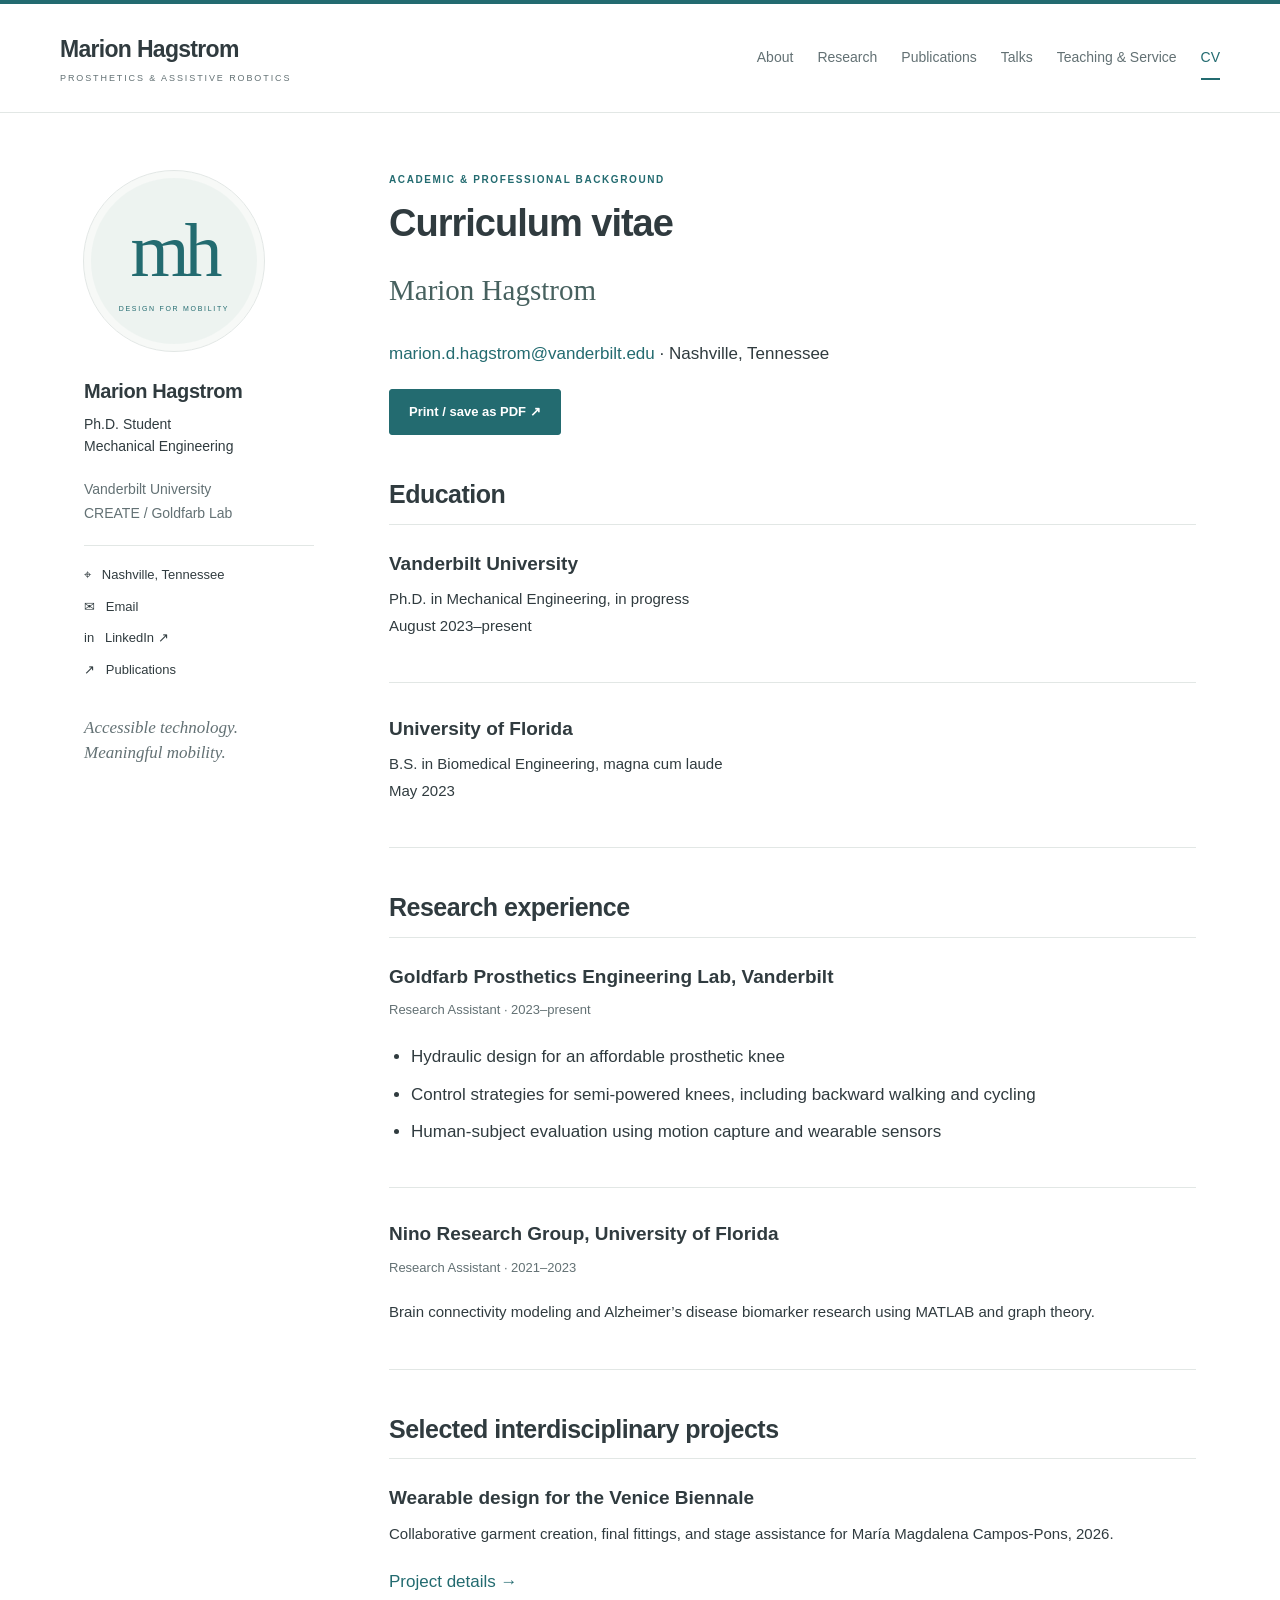
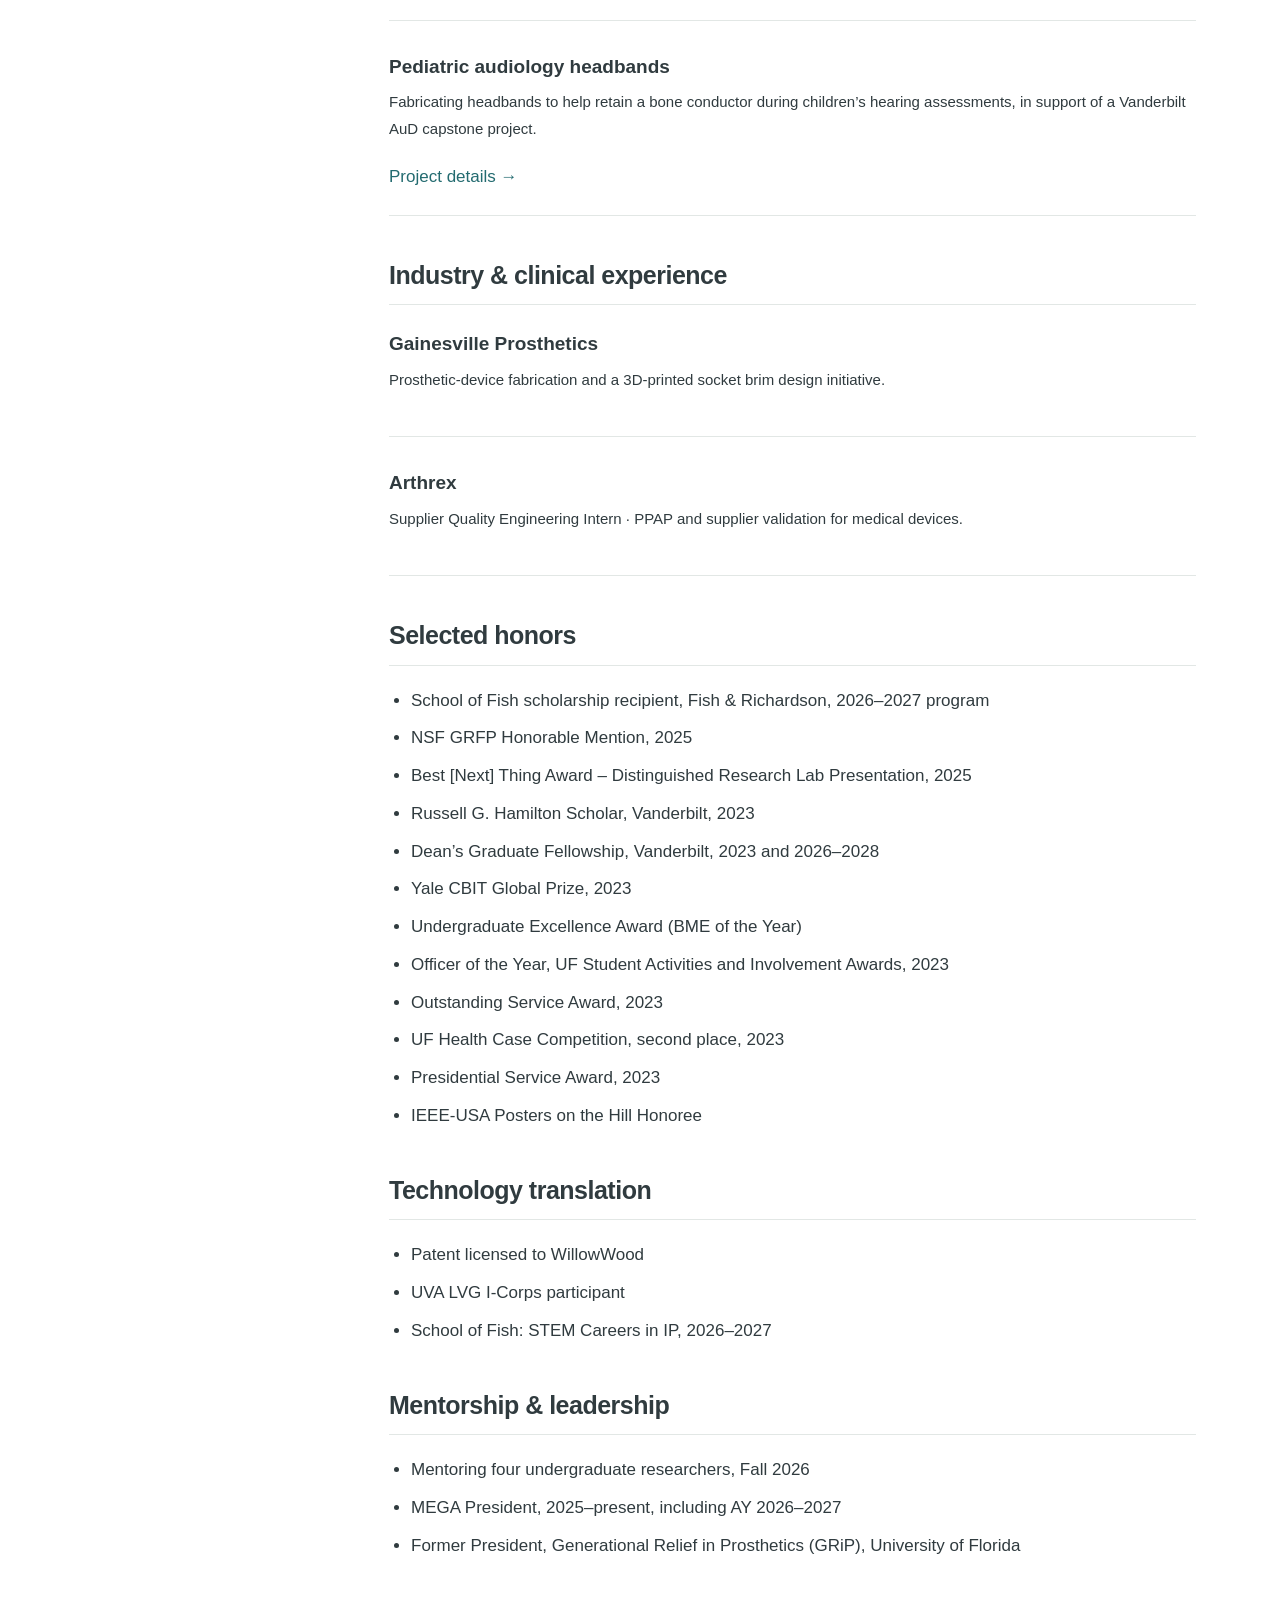
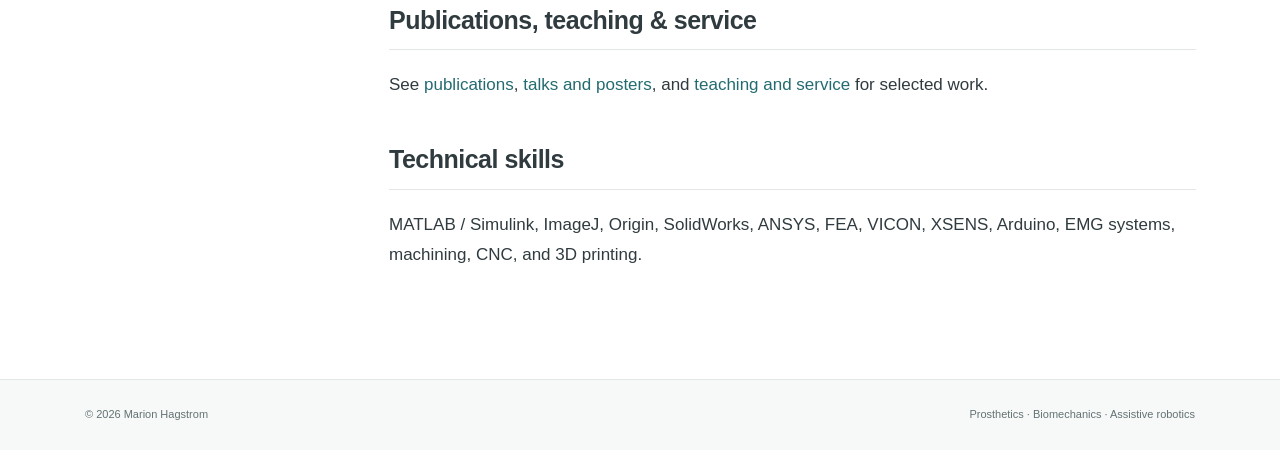
==== cv.html @ bab2bed3 "Add Marion Hagstrom research portfolio website" ====
<!doctype html><html lang="en"><head><meta charset="utf-8"><meta name="viewport" content="width=device-width,initial-scale=1"><title>CV | Marion Hagstrom</title><meta name="description" content="Marion Hagstrom is a Vanderbilt Mechanical Engineering Ph.D. student developing accessible prosthetics and control systems for human mobility."><link rel="stylesheet" href="style.css"></head><body><a class="skip" href="#main">Skip to content</a><header><div class="header-inner"><a class="brand" href="index.html">Marion Hagstrom<span>PROSTHETICS & ASSISTIVE ROBOTICS</span></a><nav aria-label="Main navigation"><a href="index.html" >About</a><a href="research.html" >Research</a><a href="publications.html" >Publications</a><a href="talks.html" >Talks</a><a href="teaching.html" >Teaching & Service</a><a href="cv.html" aria-current="page">CV</a></nav></div></header><div class="layout"><aside><div class="monogram" aria-label="Marion Hagstrom monogram">mh<span>DESIGN FOR MOBILITY</span></div><h2>Marion Hagstrom</h2><p class="role">Ph.D. Student<br>Mechanical Engineering</p><p class="affiliation">Vanderbilt University<br>CREATE / Goldfarb Lab</p><div class="profile-links"><span>⌖ &nbsp; Nashville, Tennessee</span><a href="mailto:marion.d.hagstrom@vanderbilt.edu">✉ &nbsp; Email</a><a href="https://www.linkedin.com/in/marionhagstrom/" target="_blank" rel="noopener">in &nbsp; LinkedIn ↗</a><a href="publications.html">↗ &nbsp; Publications</a></div><div class="sidebar-note">Accessible technology.<br>Meaningful mobility.</div></aside><main id="main"><div class="eyebrow">ACADEMIC & PROFESSIONAL BACKGROUND</div><h1>Curriculum vitae</h1><p class="lead">Marion Hagstrom</p><p><a href="mailto:marion.d.hagstrom@vanderbilt.edu">marion.d.hagstrom@vanderbilt.edu</a> · Nashville, Tennessee</p><button class="button print" onclick="window.print()">Print / save as PDF ↗</button><h2>Education</h2><article><h3>Vanderbilt University</h3><p>Ph.D. in Mechanical Engineering, in progress<br>August 2023–present</p></article><article><h3>University of Florida</h3><p>B.S. in Biomedical Engineering, magna cum laude<br>May 2023</p></article><h2>Research experience</h2><article><h3>Goldfarb Prosthetics Engineering Lab, Vanderbilt</h3><p class="meta">Research Assistant · 2023–present</p><ul><li>Hydraulic design for an affordable prosthetic knee</li><li>Control strategies for semi-powered knees, including backward walking and cycling</li><li>Human-subject evaluation using motion capture and wearable sensors</li></ul></article><article><h3>Nino Research Group, University of Florida</h3><p class="meta">Research Assistant · 2021–2023</p><p>Brain connectivity modeling and Alzheimer’s disease biomarker research using MATLAB and graph theory.</p></article><h2>Selected interdisciplinary projects</h2><article><h3>Wearable design for the Venice Biennale</h3><p>Collaborative garment creation, final fittings, and stage assistance for María Magdalena Campos-Pons, 2026.</p><a href="research.html#venice">Project details →</a></article><article><h3>Pediatric audiology headbands</h3><p>Fabricating headbands to help retain a bone conductor during children’s hearing assessments, in support of a Vanderbilt AuD capstone project.</p><a href="research.html#audiology">Project details →</a></article><h2>Industry & clinical experience</h2><article><h3>Gainesville Prosthetics</h3><p>Prosthetic-device fabrication and a 3D-printed socket brim design initiative.</p></article><article><h3>Arthrex</h3><p>Supplier Quality Engineering Intern · PPAP and supplier validation for medical devices.</p></article><h2>Selected honors</h2><ul><li>School of Fish scholarship recipient, Fish &amp; Richardson, 2026–2027 program</li><li>NSF GRFP Honorable Mention, 2025</li><li>Best [Next] Thing Award – Distinguished Research Lab Presentation, 2025</li><li>Russell G. Hamilton Scholar, Vanderbilt, 2023</li><li>Dean’s Graduate Fellowship, Vanderbilt, 2023 and 2026–2028</li><li>Yale CBIT Global Prize, 2023</li><li>Undergraduate Excellence Award (BME of the Year)</li><li>Officer of the Year, UF Student Activities and Involvement Awards, 2023</li><li>Outstanding Service Award, 2023</li><li>UF Health Case Competition, second place, 2023</li><li>Presidential Service Award, 2023</li><li>IEEE-USA Posters on the Hill Honoree</li></ul><h2>Technology translation</h2><ul><li>Patent licensed to WillowWood</li><li>UVA LVG I-Corps participant</li><li>School of Fish: STEM Careers in IP, 2026–2027</li></ul><h2>Mentorship & leadership</h2><ul><li>Mentoring four undergraduate researchers, Fall 2026</li><li>MEGA President, 2025–present, including AY 2026–2027</li><li>Former President, Generational Relief in Prosthetics (GRiP), University of Florida</li></ul><h2>Publications, teaching & service</h2><p>See <a href="publications.html">publications</a>, <a href="talks.html">talks and posters</a>, and <a href="teaching.html">teaching and service</a> for selected work.</p><h2>Technical skills</h2><p>MATLAB / Simulink, ImageJ, Origin, SolidWorks, ANSYS, FEA, VICON, XSENS, Arduino, EMG systems, machining, CNC, and 3D printing.</p></main></div><footer><div>© 2026 Marion Hagstrom <span>Prosthetics · Biomechanics · Assistive robotics</span></div></footer></body></html>
---- style.css ----
:root{--ink:#303b3f;--muted:#637174;--accent:#236b70;--line:#e2e7e5;--pale:#edf3f0}*{box-sizing:border-box}body{margin:0;background:#fff;color:var(--ink);font-family:Arial,Helvetica,sans-serif;font-size:17px;line-height:1.75}a{color:var(--accent);text-decoration:none}a:hover{text-decoration:underline}a:focus-visible,button:focus-visible{outline:3px solid #bb8d4c;outline-offset:5px}.skip{position:absolute;top:-90px;left:20px;background:white;padding:10px}.skip:focus{top:5px;z-index:9}header{border-top:4px solid var(--accent);border-bottom:1px solid var(--line)}.header-inner{max-width:1240px;margin:auto;padding:25px 40px;display:flex;align-items:center;justify-content:space-between;gap:35px}.brand{font-size:23px;font-weight:700;letter-spacing:-.7px;color:var(--ink);white-space:nowrap}.brand span{display:block;font-size:9px;letter-spacing:1.9px;font-weight:500;color:var(--muted);margin-top:2px}nav{display:flex;gap:24px;flex-wrap:wrap}nav a{color:var(--muted);font-size:14px;white-space:nowrap;padding:9px 0}nav a[aria-current]{color:var(--accent);border-bottom:2px solid var(--accent)}.layout{max-width:1160px;margin:58px auto 90px;display:grid;grid-template-columns:230px minmax(0,1fr);gap:75px;padding:0 24px}aside{font-size:14px}.monogram{width:180px;height:180px;border-radius:50%;background:var(--pale);border:7px solid #f7f9f7;outline:1px solid var(--line);display:flex;flex-direction:column;justify-content:center;align-items:center;font-family:Georgia,serif;font-size:76px;color:var(--accent);line-height:1.1;letter-spacing:-5px}.monogram span{font-family:Arial,sans-serif;font-size:7px;letter-spacing:1.7px;margin-top:13px}aside h2{font-size:20px;border:0;margin:27px 0 8px;padding:0;letter-spacing:-.4px}aside p{margin:0 0 19px}.role{line-height:1.6}.affiliation{color:var(--muted)}.profile-links{border-top:1px solid var(--line);padding-top:18px;display:grid;gap:9px;font-size:13px}.profile-links a{color:var(--ink)}.sidebar-note{font-family:Georgia,serif;font-style:italic;font-size:17px;line-height:1.5;margin-top:33px;color:var(--muted)}.eyebrow{font-size:10px;letter-spacing:1.6px;color:var(--accent);font-weight:700;margin:0 0 12px}h1{font-size:38px;line-height:1.2;letter-spacing:-1px;margin:0 0 25px}h2{font-size:25px;line-height:1.35;margin:43px 0 20px;padding-bottom:12px;border-bottom:1px solid var(--line);letter-spacing:-.5px}h3{font-size:19px;line-height:1.5;margin:0 0 8px}p{margin:0 0 20px}.lead{font-family:Georgia,serif;font-size:29px;line-height:1.35;color:#47615f;margin-bottom:29px}ul{padding-left:22px}li{margin-bottom:8px}.interests{display:grid;grid-template-columns:1fr 1fr;gap:3px 20px;font-size:15px}.feature{display:flex;gap:23px;margin:24px 0;padding-bottom:18px;border-bottom:1px solid var(--line)}.num{color:#6e8b80;font-family:Georgia,serif;font-size:29px}.feature p{font-size:15px;margin:0}.news{display:grid;grid-template-columns:120px 1fr;gap:18px 23px;font-size:15px}.news time{font-size:12px;color:var(--muted);padding-top:3px}.news p{margin:0}.button{display:inline-block;border:1px solid var(--accent);border-radius:3px;background:var(--accent);color:white;font:600 13px Arial,sans-serif;padding:13px 19px;cursor:pointer;line-height:1.4}.button:hover{background:#174e52;text-decoration:none}.button span{margin-left:22px}.secondary{background:white;color:var(--accent)}.secondary:hover{color:white}.actions{display:flex;gap:10px;flex-wrap:wrap}.tag{font-size:10px;letter-spacing:1.2px;color:var(--accent);font-weight:bold;display:block;margin-bottom:12px}.meta{font-size:13px;color:var(--muted)}article{margin:25px 0 32px;padding-bottom:23px;border-bottom:1px solid var(--line)}article p{font-size:15px}section{scroll-margin-top:20px}.textlink{font-size:14px;font-weight:bold}footer{border-top:1px solid var(--line);background:#f7f9f8;font-size:11px;color:var(--muted);padding:25px 35px}footer>div{max-width:1110px;margin:auto}footer span{float:right}@media(max-width:950px){.header-inner{align-items:flex-start;flex-direction:column;gap:12px;padding:20px 25px}nav{gap:21px}.layout{gap:36px;grid-template-columns:190px 1fr}.monogram{width:155px;height:155px}}@media(max-width:650px){body{font-size:16px}.header-inner{padding:18px 20px}nav{gap:9px 20px}nav a{font-size:13px;padding:3px 0}.layout{display:block;margin:29px auto 55px;padding:0 22px}aside{border-bottom:1px solid var(--line);padding-bottom:24px;margin-bottom:32px;min-height:140px}.monogram{float:left;width:95px;height:95px;font-size:44px;margin-right:22px;letter-spacing:-3px}.monogram span{display:none}aside h2{margin:0 0 4px;font-size:19px}aside .role{font-size:12px;margin-bottom:8px}.affiliation{font-size:12px}.profile-links{clear:both;display:flex;flex-wrap:wrap;gap:10px 20px;border:0;padding-top:7px;font-size:12px}.profile-links>span,.sidebar-note{display:none}h1{font-size:32px}.lead{font-size:25px}h2{font-size:23px}.interests{display:block}.news{grid-template-columns:93px 1fr;gap:18px 12px}footer span{display:block;float:none;margin-top:5px}}@media print{header,aside,footer,.print,.skip{display:none}.layout{display:block;margin:0;padding:0}body{font-size:11pt}h1{font-size:26pt}h2{font-size:16pt;margin-top:20px}.lead{font-size:18pt}article{break-inside:avoid}a{color:inherit}}
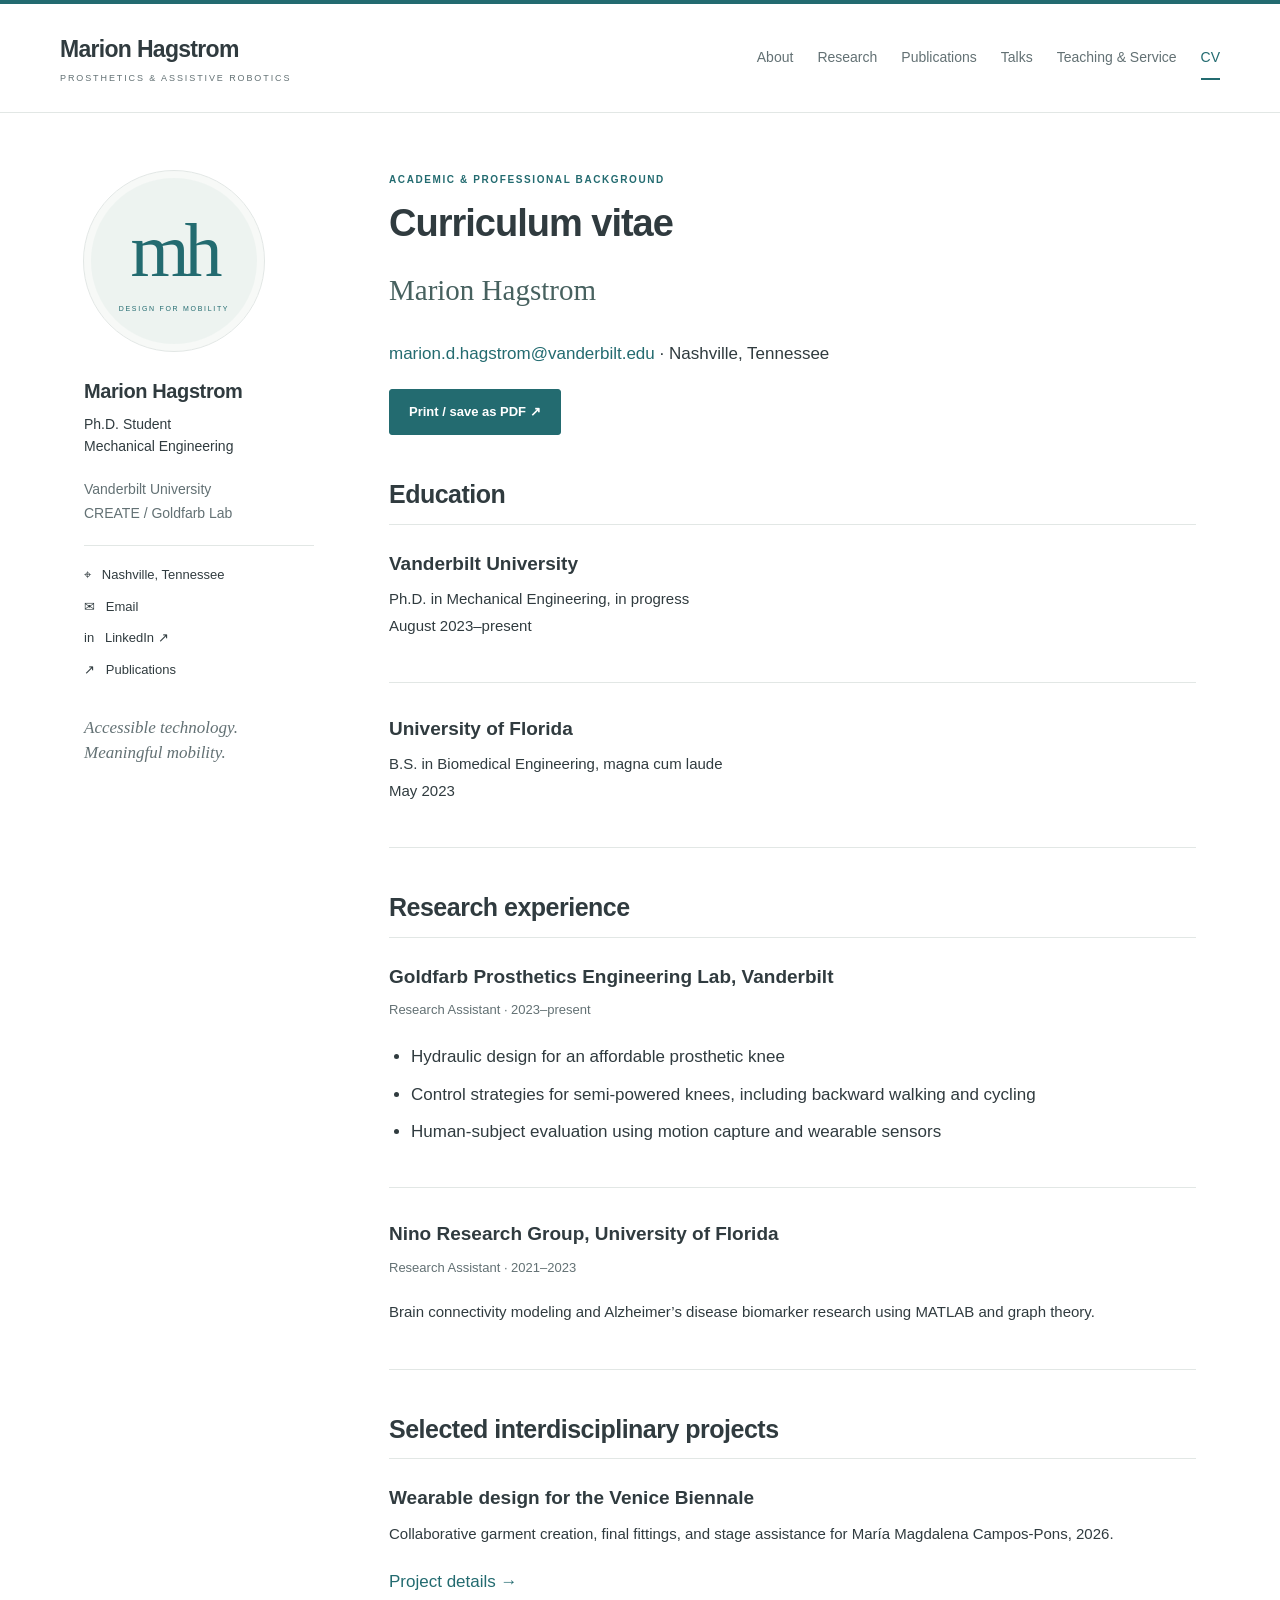
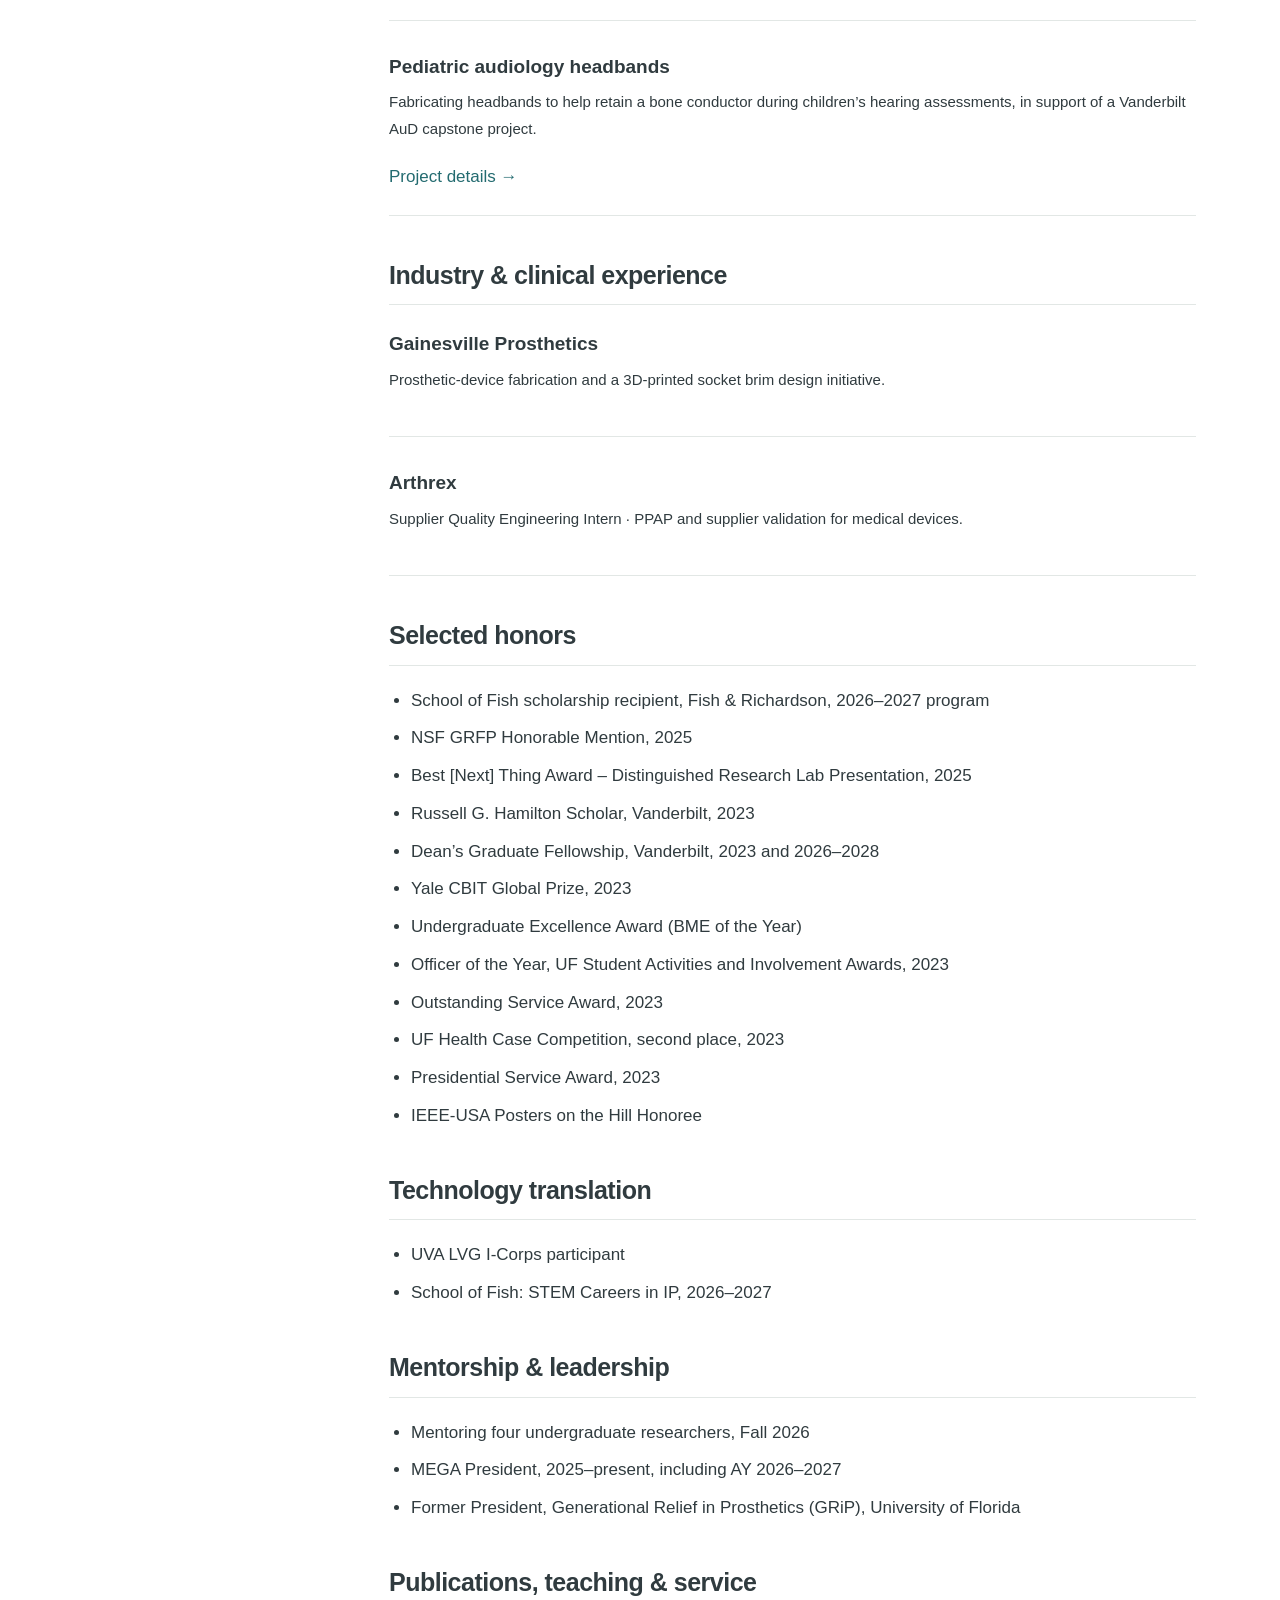
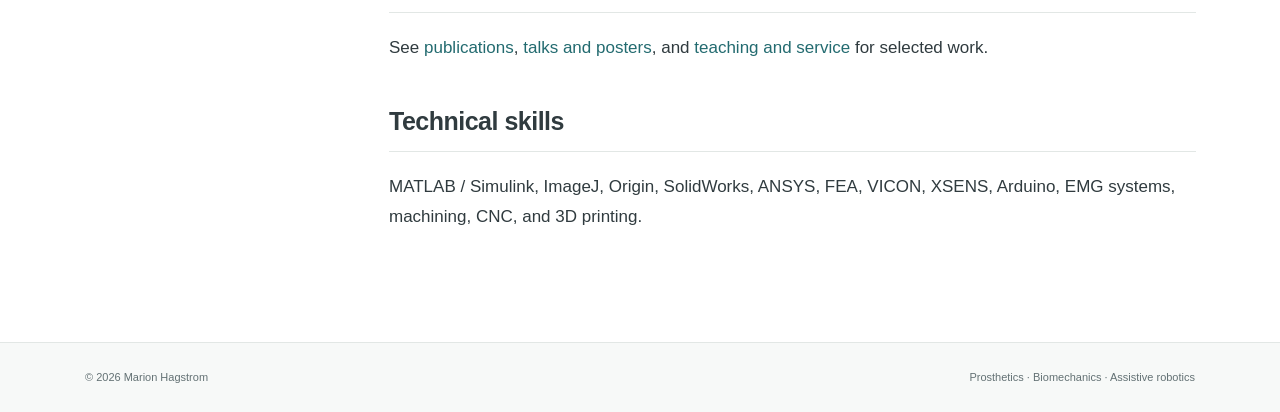
==== commit 4d21da01: "Remove licensing references from portfolio" ====
--- a/cv.html
+++ b/cv.html
@@ -1 +1 @@
-<!doctype html><html lang="en"><head><meta charset="utf-8"><meta name="viewport" content="width=device-width,initial-scale=1"><title>CV | Marion Hagstrom</title><meta name="description" content="Marion Hagstrom is a Vanderbilt Mechanical Engineering Ph.D. student developing accessible prosthetics and control systems for human mobility."><link rel="stylesheet" href="style.css"></head><body><a class="skip" href="#main">Skip to content</a><header><div class="header-inner"><a class="brand" href="index.html">Marion Hagstrom<span>PROSTHETICS & ASSISTIVE ROBOTICS</span></a><nav aria-label="Main navigation"><a href="index.html" >About</a><a href="research.html" >Research</a><a href="publications.html" >Publications</a><a href="talks.html" >Talks</a><a href="teaching.html" >Teaching & Service</a><a href="cv.html" aria-current="page">CV</a></nav></div></header><div class="layout"><aside><div class="monogram" aria-label="Marion Hagstrom monogram">mh<span>DESIGN FOR MOBILITY</span></div><h2>Marion Hagstrom</h2><p class="role">Ph.D. Student<br>Mechanical Engineering</p><p class="affiliation">Vanderbilt University<br>CREATE / Goldfarb Lab</p><div class="profile-links"><span>⌖ &nbsp; Nashville, Tennessee</span><a href="mailto:marion.d.hagstrom@vanderbilt.edu">✉ &nbsp; Email</a><a href="https://www.linkedin.com/in/marionhagstrom/" target="_blank" rel="noopener">in &nbsp; LinkedIn ↗</a><a href="publications.html">↗ &nbsp; Publications</a></div><div class="sidebar-note">Accessible technology.<br>Meaningful mobility.</div></aside><main id="main"><div class="eyebrow">ACADEMIC & PROFESSIONAL BACKGROUND</div><h1>Curriculum vitae</h1><p class="lead">Marion Hagstrom</p><p><a href="mailto:marion.d.hagstrom@vanderbilt.edu">marion.d.hagstrom@vanderbilt.edu</a> · Nashville, Tennessee</p><button class="button print" onclick="window.print()">Print / save as PDF ↗</button><h2>Education</h2><article><h3>Vanderbilt University</h3><p>Ph.D. in Mechanical Engineering, in progress<br>August 2023–present</p></article><article><h3>University of Florida</h3><p>B.S. in Biomedical Engineering, magna cum laude<br>May 2023</p></article><h2>Research experience</h2><article><h3>Goldfarb Prosthetics Engineering Lab, Vanderbilt</h3><p class="meta">Research Assistant · 2023–present</p><ul><li>Hydraulic design for an affordable prosthetic knee</li><li>Control strategies for semi-powered knees, including backward walking and cycling</li><li>Human-subject evaluation using motion capture and wearable sensors</li></ul></article><article><h3>Nino Research Group, University of Florida</h3><p class="meta">Research Assistant · 2021–2023</p><p>Brain connectivity modeling and Alzheimer’s disease biomarker research using MATLAB and graph theory.</p></article><h2>Selected interdisciplinary projects</h2><article><h3>Wearable design for the Venice Biennale</h3><p>Collaborative garment creation, final fittings, and stage assistance for María Magdalena Campos-Pons, 2026.</p><a href="research.html#venice">Project details →</a></article><article><h3>Pediatric audiology headbands</h3><p>Fabricating headbands to help retain a bone conductor during children’s hearing assessments, in support of a Vanderbilt AuD capstone project.</p><a href="research.html#audiology">Project details →</a></article><h2>Industry & clinical experience</h2><article><h3>Gainesville Prosthetics</h3><p>Prosthetic-device fabrication and a 3D-printed socket brim design initiative.</p></article><article><h3>Arthrex</h3><p>Supplier Quality Engineering Intern · PPAP and supplier validation for medical devices.</p></article><h2>Selected honors</h2><ul><li>School of Fish scholarship recipient, Fish &amp; Richardson, 2026–2027 program</li><li>NSF GRFP Honorable Mention, 2025</li><li>Best [Next] Thing Award – Distinguished Research Lab Presentation, 2025</li><li>Russell G. Hamilton Scholar, Vanderbilt, 2023</li><li>Dean’s Graduate Fellowship, Vanderbilt, 2023 and 2026–2028</li><li>Yale CBIT Global Prize, 2023</li><li>Undergraduate Excellence Award (BME of the Year)</li><li>Officer of the Year, UF Student Activities and Involvement Awards, 2023</li><li>Outstanding Service Award, 2023</li><li>UF Health Case Competition, second place, 2023</li><li>Presidential Service Award, 2023</li><li>IEEE-USA Posters on the Hill Honoree</li></ul><h2>Technology translation</h2><ul><li>Patent licensed to WillowWood</li><li>UVA LVG I-Corps participant</li><li>School of Fish: STEM Careers in IP, 2026–2027</li></ul><h2>Mentorship & leadership</h2><ul><li>Mentoring four undergraduate researchers, Fall 2026</li><li>MEGA President, 2025–present, including AY 2026–2027</li><li>Former President, Generational Relief in Prosthetics (GRiP), University of Florida</li></ul><h2>Publications, teaching & service</h2><p>See <a href="publications.html">publications</a>, <a href="talks.html">talks and posters</a>, and <a href="teaching.html">teaching and service</a> for selected work.</p><h2>Technical skills</h2><p>MATLAB / Simulink, ImageJ, Origin, SolidWorks, ANSYS, FEA, VICON, XSENS, Arduino, EMG systems, machining, CNC, and 3D printing.</p></main></div><footer><div>© 2026 Marion Hagstrom <span>Prosthetics · Biomechanics · Assistive robotics</span></div></footer></body></html>+<!doctype html><html lang="en"><head><meta charset="utf-8"><meta name="viewport" content="width=device-width,initial-scale=1"><title>CV | Marion Hagstrom</title><meta name="description" content="Marion Hagstrom is a Vanderbilt Mechanical Engineering Ph.D. student developing accessible prosthetics and control systems for human mobility."><link rel="stylesheet" href="style.css"></head><body><a class="skip" href="#main">Skip to content</a><header><div class="header-inner"><a class="brand" href="index.html">Marion Hagstrom<span>PROSTHETICS & ASSISTIVE ROBOTICS</span></a><nav aria-label="Main navigation"><a href="index.html" >About</a><a href="research.html" >Research</a><a href="publications.html" >Publications</a><a href="talks.html" >Talks</a><a href="teaching.html" >Teaching & Service</a><a href="cv.html" aria-current="page">CV</a></nav></div></header><div class="layout"><aside><div class="monogram" aria-label="Marion Hagstrom monogram">mh<span>DESIGN FOR MOBILITY</span></div><h2>Marion Hagstrom</h2><p class="role">Ph.D. Student<br>Mechanical Engineering</p><p class="affiliation">Vanderbilt University<br>CREATE / Goldfarb Lab</p><div class="profile-links"><span>⌖ &nbsp; Nashville, Tennessee</span><a href="mailto:marion.d.hagstrom@vanderbilt.edu">✉ &nbsp; Email</a><a href="https://www.linkedin.com/in/marionhagstrom/" target="_blank" rel="noopener">in &nbsp; LinkedIn ↗</a><a href="publications.html">↗ &nbsp; Publications</a></div><div class="sidebar-note">Accessible technology.<br>Meaningful mobility.</div></aside><main id="main"><div class="eyebrow">ACADEMIC & PROFESSIONAL BACKGROUND</div><h1>Curriculum vitae</h1><p class="lead">Marion Hagstrom</p><p><a href="mailto:marion.d.hagstrom@vanderbilt.edu">marion.d.hagstrom@vanderbilt.edu</a> · Nashville, Tennessee</p><button class="button print" onclick="window.print()">Print / save as PDF ↗</button><h2>Education</h2><article><h3>Vanderbilt University</h3><p>Ph.D. in Mechanical Engineering, in progress<br>August 2023–present</p></article><article><h3>University of Florida</h3><p>B.S. in Biomedical Engineering, magna cum laude<br>May 2023</p></article><h2>Research experience</h2><article><h3>Goldfarb Prosthetics Engineering Lab, Vanderbilt</h3><p class="meta">Research Assistant · 2023–present</p><ul><li>Hydraulic design for an affordable prosthetic knee</li><li>Control strategies for semi-powered knees, including backward walking and cycling</li><li>Human-subject evaluation using motion capture and wearable sensors</li></ul></article><article><h3>Nino Research Group, University of Florida</h3><p class="meta">Research Assistant · 2021–2023</p><p>Brain connectivity modeling and Alzheimer’s disease biomarker research using MATLAB and graph theory.</p></article><h2>Selected interdisciplinary projects</h2><article><h3>Wearable design for the Venice Biennale</h3><p>Collaborative garment creation, final fittings, and stage assistance for María Magdalena Campos-Pons, 2026.</p><a href="research.html#venice">Project details →</a></article><article><h3>Pediatric audiology headbands</h3><p>Fabricating headbands to help retain a bone conductor during children’s hearing assessments, in support of a Vanderbilt AuD capstone project.</p><a href="research.html#audiology">Project details →</a></article><h2>Industry & clinical experience</h2><article><h3>Gainesville Prosthetics</h3><p>Prosthetic-device fabrication and a 3D-printed socket brim design initiative.</p></article><article><h3>Arthrex</h3><p>Supplier Quality Engineering Intern · PPAP and supplier validation for medical devices.</p></article><h2>Selected honors</h2><ul><li>School of Fish scholarship recipient, Fish &amp; Richardson, 2026–2027 program</li><li>NSF GRFP Honorable Mention, 2025</li><li>Best [Next] Thing Award – Distinguished Research Lab Presentation, 2025</li><li>Russell G. Hamilton Scholar, Vanderbilt, 2023</li><li>Dean’s Graduate Fellowship, Vanderbilt, 2023 and 2026–2028</li><li>Yale CBIT Global Prize, 2023</li><li>Undergraduate Excellence Award (BME of the Year)</li><li>Officer of the Year, UF Student Activities and Involvement Awards, 2023</li><li>Outstanding Service Award, 2023</li><li>UF Health Case Competition, second place, 2023</li><li>Presidential Service Award, 2023</li><li>IEEE-USA Posters on the Hill Honoree</li></ul><h2>Technology translation</h2><ul><li>UVA LVG I-Corps participant</li><li>School of Fish: STEM Careers in IP, 2026–2027</li></ul><h2>Mentorship & leadership</h2><ul><li>Mentoring four undergraduate researchers, Fall 2026</li><li>MEGA President, 2025–present, including AY 2026–2027</li><li>Former President, Generational Relief in Prosthetics (GRiP), University of Florida</li></ul><h2>Publications, teaching & service</h2><p>See <a href="publications.html">publications</a>, <a href="talks.html">talks and posters</a>, and <a href="teaching.html">teaching and service</a> for selected work.</p><h2>Technical skills</h2><p>MATLAB / Simulink, ImageJ, Origin, SolidWorks, ANSYS, FEA, VICON, XSENS, Arduino, EMG systems, machining, CNC, and 3D printing.</p></main></div><footer><div>© 2026 Marion Hagstrom <span>Prosthetics · Biomechanics · Assistive robotics</span></div></footer></body></html>
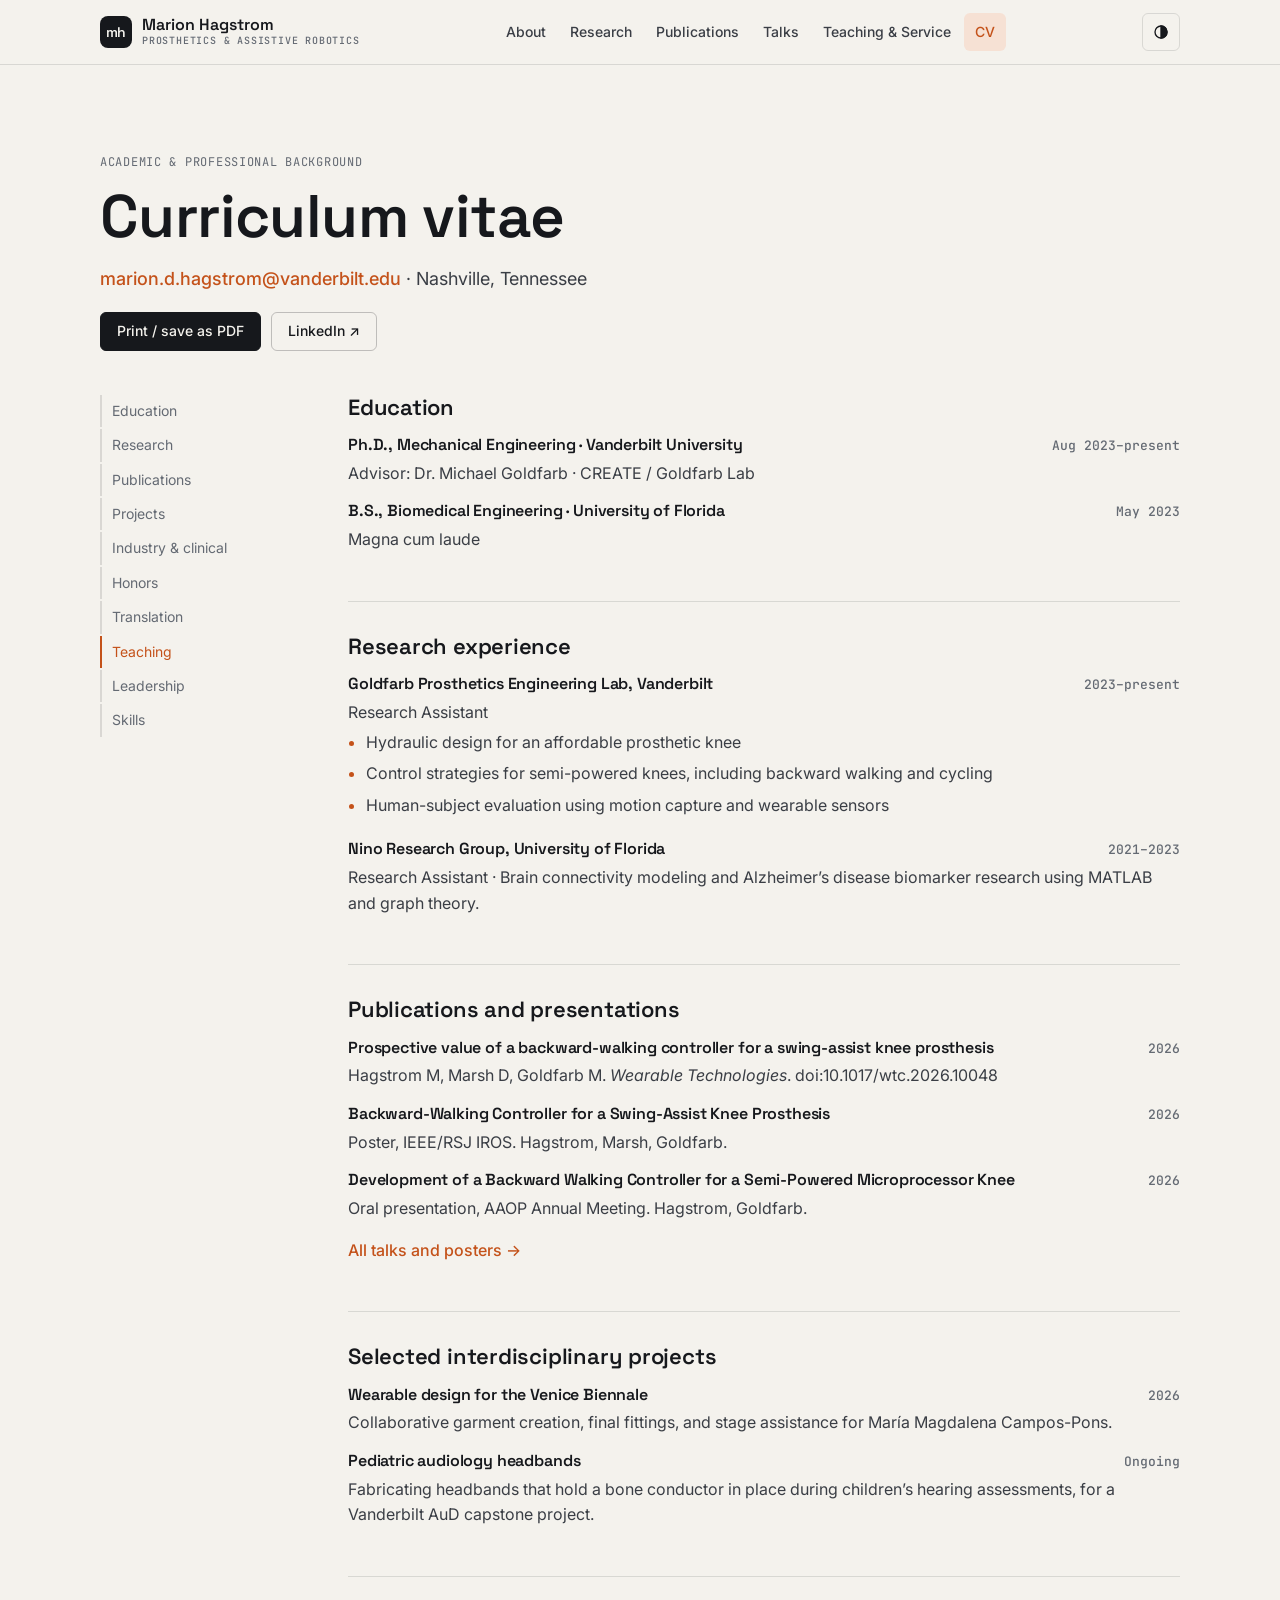
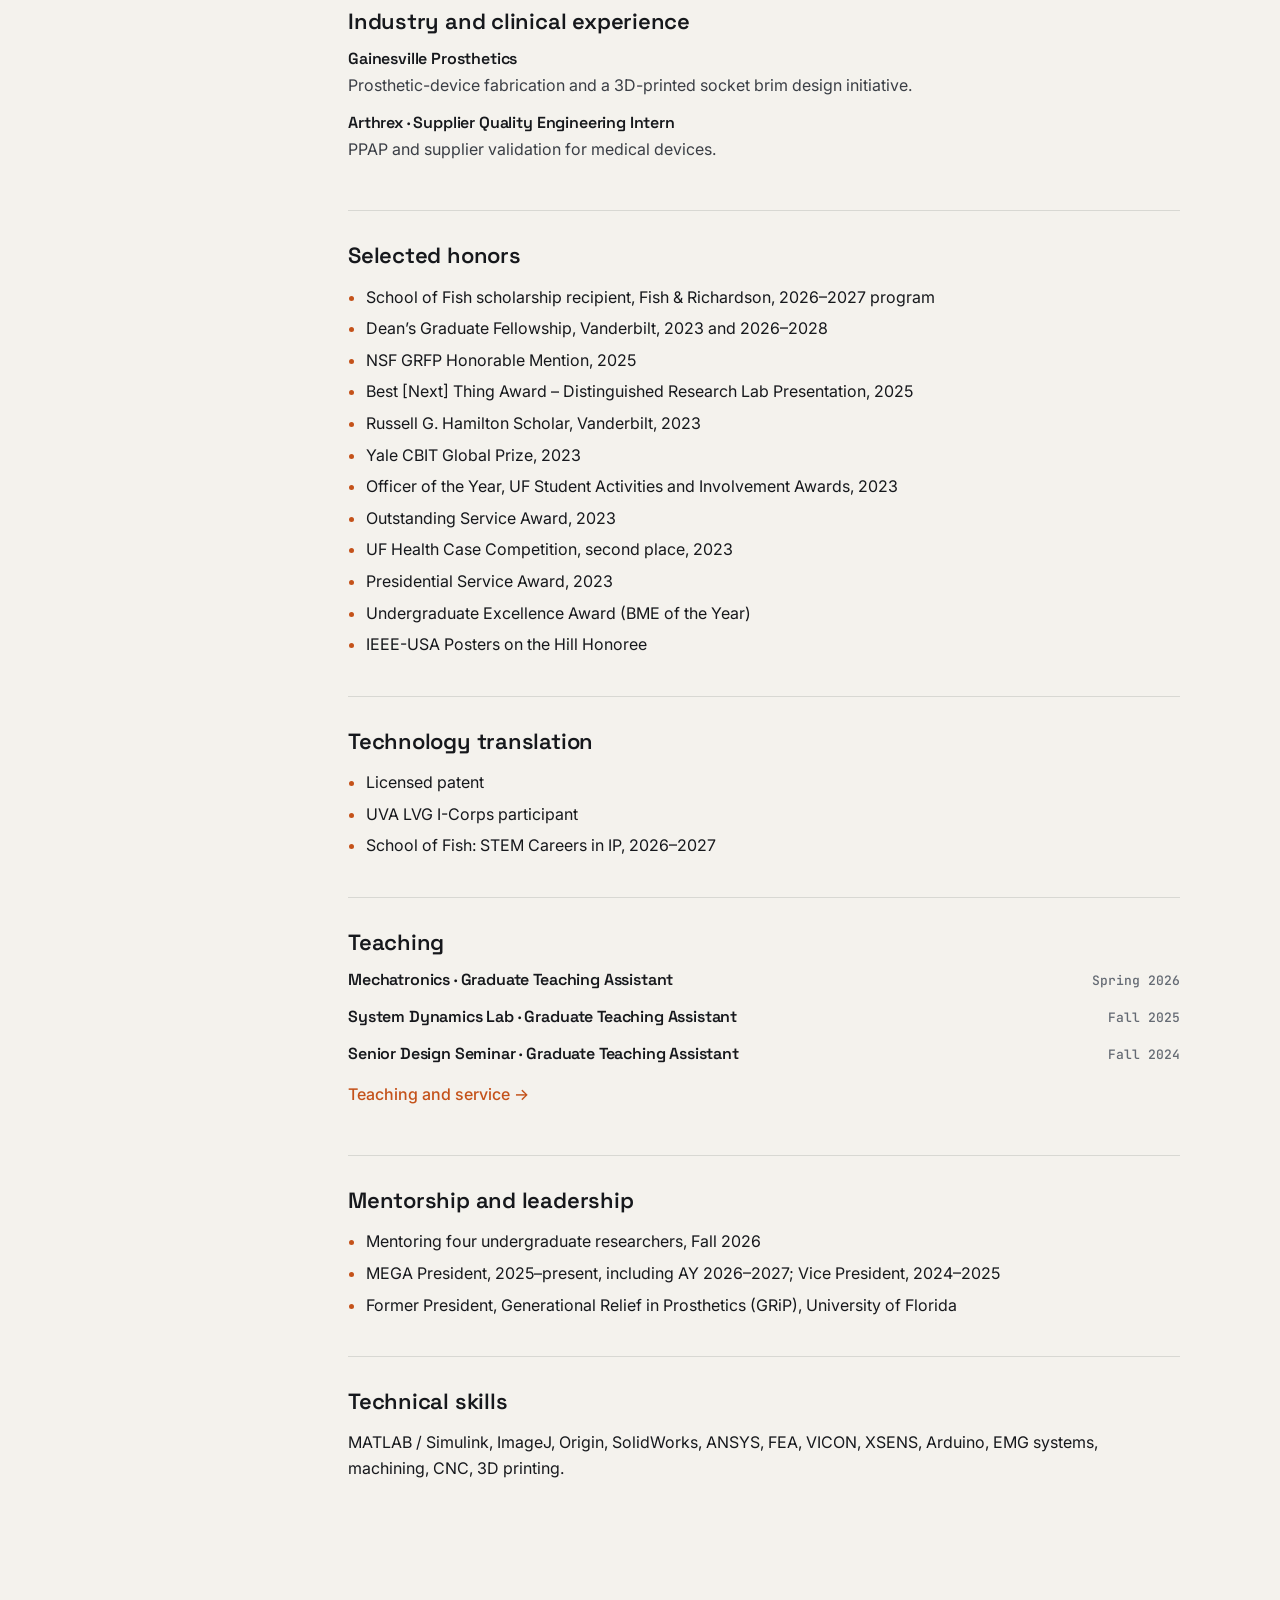
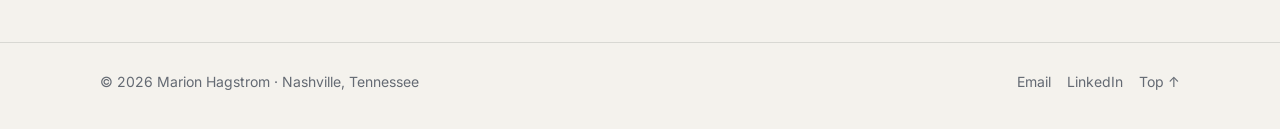
==== commit 20e1aa32: "Redesign site: interactive knee figure, timeline, filters, new theme Rebuilds all six pages with sha" ====
--- a/cv.html
+++ b/cv.html
@@ -1 +1,174 @@
-<!doctype html><html lang="en"><head><meta charset="utf-8"><meta name="viewport" content="width=device-width,initial-scale=1"><title>CV | Marion Hagstrom</title><meta name="description" content="Marion Hagstrom is a Vanderbilt Mechanical Engineering Ph.D. student developing accessible prosthetics and control systems for human mobility."><link rel="stylesheet" href="style.css"></head><body><a class="skip" href="#main">Skip to content</a><header><div class="header-inner"><a class="brand" href="index.html">Marion Hagstrom<span>PROSTHETICS & ASSISTIVE ROBOTICS</span></a><nav aria-label="Main navigation"><a href="index.html" >About</a><a href="research.html" >Research</a><a href="publications.html" >Publications</a><a href="talks.html" >Talks</a><a href="teaching.html" >Teaching & Service</a><a href="cv.html" aria-current="page">CV</a></nav></div></header><div class="layout"><aside><div class="monogram" aria-label="Marion Hagstrom monogram">mh<span>DESIGN FOR MOBILITY</span></div><h2>Marion Hagstrom</h2><p class="role">Ph.D. Student<br>Mechanical Engineering</p><p class="affiliation">Vanderbilt University<br>CREATE / Goldfarb Lab</p><div class="profile-links"><span>⌖ &nbsp; Nashville, Tennessee</span><a href="mailto:marion.d.hagstrom@vanderbilt.edu">✉ &nbsp; Email</a><a href="https://www.linkedin.com/in/marionhagstrom/" target="_blank" rel="noopener">in &nbsp; LinkedIn ↗</a><a href="publications.html">↗ &nbsp; Publications</a></div><div class="sidebar-note">Accessible technology.<br>Meaningful mobility.</div></aside><main id="main"><div class="eyebrow">ACADEMIC & PROFESSIONAL BACKGROUND</div><h1>Curriculum vitae</h1><p class="lead">Marion Hagstrom</p><p><a href="mailto:marion.d.hagstrom@vanderbilt.edu">marion.d.hagstrom@vanderbilt.edu</a> · Nashville, Tennessee</p><button class="button print" onclick="window.print()">Print / save as PDF ↗</button><h2>Education</h2><article><h3>Vanderbilt University</h3><p>Ph.D. in Mechanical Engineering, in progress<br>August 2023–present</p></article><article><h3>University of Florida</h3><p>B.S. in Biomedical Engineering, magna cum laude<br>May 2023</p></article><h2>Research experience</h2><article><h3>Goldfarb Prosthetics Engineering Lab, Vanderbilt</h3><p class="meta">Research Assistant · 2023–present</p><ul><li>Hydraulic design for an affordable prosthetic knee</li><li>Control strategies for semi-powered knees, including backward walking and cycling</li><li>Human-subject evaluation using motion capture and wearable sensors</li></ul></article><article><h3>Nino Research Group, University of Florida</h3><p class="meta">Research Assistant · 2021–2023</p><p>Brain connectivity modeling and Alzheimer’s disease biomarker research using MATLAB and graph theory.</p></article><h2>Selected interdisciplinary projects</h2><article><h3>Wearable design for the Venice Biennale</h3><p>Collaborative garment creation, final fittings, and stage assistance for María Magdalena Campos-Pons, 2026.</p><a href="research.html#venice">Project details →</a></article><article><h3>Pediatric audiology headbands</h3><p>Fabricating headbands to help retain a bone conductor during children’s hearing assessments, in support of a Vanderbilt AuD capstone project.</p><a href="research.html#audiology">Project details →</a></article><h2>Industry & clinical experience</h2><article><h3>Gainesville Prosthetics</h3><p>Prosthetic-device fabrication and a 3D-printed socket brim design initiative.</p></article><article><h3>Arthrex</h3><p>Supplier Quality Engineering Intern · PPAP and supplier validation for medical devices.</p></article><h2>Selected honors</h2><ul><li>School of Fish scholarship recipient, Fish &amp; Richardson, 2026–2027 program</li><li>NSF GRFP Honorable Mention, 2025</li><li>Best [Next] Thing Award – Distinguished Research Lab Presentation, 2025</li><li>Russell G. Hamilton Scholar, Vanderbilt, 2023</li><li>Dean’s Graduate Fellowship, Vanderbilt, 2023 and 2026–2028</li><li>Yale CBIT Global Prize, 2023</li><li>Undergraduate Excellence Award (BME of the Year)</li><li>Officer of the Year, UF Student Activities and Involvement Awards, 2023</li><li>Outstanding Service Award, 2023</li><li>UF Health Case Competition, second place, 2023</li><li>Presidential Service Award, 2023</li><li>IEEE-USA Posters on the Hill Honoree</li></ul><h2>Technology translation</h2><ul><li>UVA LVG I-Corps participant</li><li>School of Fish: STEM Careers in IP, 2026–2027</li></ul><h2>Mentorship & leadership</h2><ul><li>Mentoring four undergraduate researchers, Fall 2026</li><li>MEGA President, 2025–present, including AY 2026–2027</li><li>Former President, Generational Relief in Prosthetics (GRiP), University of Florida</li></ul><h2>Publications, teaching & service</h2><p>See <a href="publications.html">publications</a>, <a href="talks.html">talks and posters</a>, and <a href="teaching.html">teaching and service</a> for selected work.</p><h2>Technical skills</h2><p>MATLAB / Simulink, ImageJ, Origin, SolidWorks, ANSYS, FEA, VICON, XSENS, Arduino, EMG systems, machining, CNC, and 3D printing.</p></main></div><footer><div>© 2026 Marion Hagstrom <span>Prosthetics · Biomechanics · Assistive robotics</span></div></footer></body></html>+<!doctype html>
+<html lang="en">
+<head>
+  <meta charset="utf-8">
+  <meta name="viewport" content="width=device-width, initial-scale=1">
+  <title>CV | Marion Hagstrom</title>
+  <meta name="description" content="Curriculum vitae of Marion Hagstrom, Ph.D. student in Mechanical Engineering at Vanderbilt.">
+  <meta property="og:title" content="CV | Marion Hagstrom">
+  <meta property="og:description" content="Ph.D. student, Mechanical Engineering, Vanderbilt. Affordable microprocessor knees and semi-powered knee control.">
+  <meta property="og:type" content="website">
+  <script>document.documentElement.classList.add("js");try{var t=localStorage.getItem("theme");if(t==="light"||t==="dark")document.documentElement.dataset.theme=t}catch(e){}</script>
+  <link rel="icon" href="assets/favicon.svg" type="image/svg+xml">
+  <link rel="preconnect" href="https://fonts.googleapis.com">
+  <link rel="preconnect" href="https://fonts.gstatic.com" crossorigin>
+  <link href="https://fonts.googleapis.com/css2?family=Inter:wght@400;500;600&family=JetBrains+Mono:wght@400;500&family=Space+Grotesk:wght@500;600;700&display=swap" rel="stylesheet">
+  <link rel="stylesheet" href="css/site.css">
+</head>
+<body>
+  <a class="skip" href="#main">Skip to content</a>
+  <header class="header">
+    <nav class="nav wrap" aria-label="Main">
+      <a class="brand" href="index.html"><span class="brand-mark" aria-hidden="true">mh</span><span class="brand-name">Marion Hagstrom<small>Prosthetics &amp; assistive robotics</small></span></a>
+      <div class="nav-links" id="nav-links">
+        <a href="index.html">About</a>
+        <a href="research.html">Research</a>
+        <a href="publications.html">Publications</a>
+        <a href="talks.html">Talks</a>
+        <a href="teaching.html">Teaching &amp; Service</a>
+        <a href="cv.html" aria-current="page">CV</a>
+      </div>
+      <div class="nav-tools">
+        <button class="icon-btn" type="button" data-theme-toggle aria-label="Switch light or dark theme"><svg viewBox="0 0 24 24" fill="none" stroke="currentColor" stroke-width="1.8"><circle cx="12" cy="12" r="8"/><path d="M12 4a8 8 0 0 1 0 16z" fill="currentColor"/></svg></button>
+        <button class="icon-btn nav-toggle" type="button" aria-label="Menu" aria-expanded="false" aria-controls="nav-links"><svg viewBox="0 0 24 24" fill="none" stroke="currentColor" stroke-width="1.8" stroke-linecap="round"><path d="M4 7h16M4 12h16M4 17h16"/></svg></button>
+      </div>
+    </nav>
+  </header>
+
+  <main id="main">
+    <section class="page-head">
+      <div class="wrap">
+        <span class="label">Academic &amp; professional background</span>
+        <h1>Curriculum vitae</h1>
+        <p><a class="text-link" href="mailto:marion.d.hagstrom@vanderbilt.edu">marion.d.hagstrom@vanderbilt.edu</a> · Nashville, Tennessee</p>
+        <div class="links-row no-print" style="margin-top: 18px">
+          <button class="btn" type="button" onclick="window.print()">Print / save as PDF</button>
+          <a class="btn btn-ghost" href="https://www.linkedin.com/in/marionhagstrom/" target="_blank" rel="noopener">LinkedIn ↗</a>
+        </div>
+      </div>
+    </section>
+
+    <section class="wrap cv-grid" style="padding-bottom: 80px">
+      <nav class="cv-toc" aria-label="CV sections">
+        <a href="#education">Education</a>
+        <a href="#research">Research</a>
+        <a href="#publications">Publications</a>
+        <a href="#projects">Projects</a>
+        <a href="#industry">Industry &amp; clinical</a>
+        <a href="#honors">Honors</a>
+        <a href="#translation">Translation</a>
+        <a href="#teaching">Teaching</a>
+        <a href="#leadership">Leadership</a>
+        <a href="#skills">Skills</a>
+      </nav>
+
+      <div>
+        <div class="cv-sec" id="education">
+          <h2>Education</h2>
+          <div class="cv-item"><h3>Ph.D., Mechanical Engineering · Vanderbilt University</h3><span class="when">Aug 2023–present</span><p>Advisor: Dr. Michael Goldfarb · CREATE / Goldfarb Lab</p></div>
+          <div class="cv-item"><h3>B.S., Biomedical Engineering · University of Florida</h3><span class="when">May 2023</span><p>Magna cum laude</p></div>
+        </div>
+
+        <div class="cv-sec" id="research">
+          <h2>Research experience</h2>
+          <div class="cv-item">
+            <h3>Goldfarb Prosthetics Engineering Lab, Vanderbilt</h3><span class="when">2023–present</span>
+            <p>Research Assistant</p>
+            <ul class="plain">
+              <li>Hydraulic design for an affordable prosthetic knee</li>
+              <li>Control strategies for semi-powered knees, including backward walking and cycling</li>
+              <li>Human-subject evaluation using motion capture and wearable sensors</li>
+            </ul>
+          </div>
+          <div class="cv-item">
+            <h3>Nino Research Group, University of Florida</h3><span class="when">2021–2023</span>
+            <p>Research Assistant · Brain connectivity modeling and Alzheimer’s disease biomarker research using MATLAB and graph theory.</p>
+          </div>
+        </div>
+
+        <div class="cv-sec" id="publications">
+          <h2>Publications and presentations</h2>
+          <div class="cv-item"><h3>Prospective value of a backward-walking controller for a swing-assist knee prosthesis</h3><span class="when">2026</span><p>Hagstrom M, Marsh D, Goldfarb M. <em>Wearable Technologies</em>. doi:10.1017/wtc.2026.10048</p></div>
+          <div class="cv-item"><h3>Backward-Walking Controller for a Swing-Assist Knee Prosthesis</h3><span class="when">2026</span><p>Poster, IEEE/RSJ IROS. Hagstrom, Marsh, Goldfarb.</p></div>
+          <div class="cv-item"><h3>Development of a Backward Walking Controller for a Semi-Powered Microprocessor Knee</h3><span class="when">2026</span><p>Oral presentation, AAOP Annual Meeting. Hagstrom, Goldfarb.</p></div>
+          <p class="no-print"><a class="text-link" href="talks.html">All talks and posters →</a></p>
+        </div>
+
+        <div class="cv-sec" id="projects">
+          <h2>Selected interdisciplinary projects</h2>
+          <div class="cv-item"><h3>Wearable design for the Venice Biennale</h3><span class="when">2026</span><p>Collaborative garment creation, final fittings, and stage assistance for María Magdalena Campos-Pons.</p></div>
+          <div class="cv-item"><h3>Pediatric audiology headbands</h3><span class="when">Ongoing</span><p>Fabricating headbands that hold a bone conductor in place during children’s hearing assessments, for a Vanderbilt AuD capstone project.</p></div>
+        </div>
+
+        <div class="cv-sec" id="industry">
+          <h2>Industry and clinical experience</h2>
+          <div class="cv-item"><h3>Gainesville Prosthetics</h3><span class="when"></span><p>Prosthetic-device fabrication and a 3D-printed socket brim design initiative.</p></div>
+          <div class="cv-item"><h3>Arthrex · Supplier Quality Engineering Intern</h3><span class="when"></span><p>PPAP and supplier validation for medical devices.</p></div>
+        </div>
+
+        <div class="cv-sec" id="honors">
+          <h2>Selected honors</h2>
+          <ul class="plain">
+            <li>School of Fish scholarship recipient, Fish &amp; Richardson, 2026–2027 program</li>
+            <li>Dean’s Graduate Fellowship, Vanderbilt, 2023 and 2026–2028</li>
+            <li>NSF GRFP Honorable Mention, 2025</li>
+            <li>Best [Next] Thing Award – Distinguished Research Lab Presentation, 2025</li>
+            <li>Russell G. Hamilton Scholar, Vanderbilt, 2023</li>
+            <li>Yale CBIT Global Prize, 2023</li>
+            <li>Officer of the Year, UF Student Activities and Involvement Awards, 2023</li>
+            <li>Outstanding Service Award, 2023</li>
+            <li>UF Health Case Competition, second place, 2023</li>
+            <li>Presidential Service Award, 2023</li>
+            <li>Undergraduate Excellence Award (BME of the Year)</li>
+            <li>IEEE-USA Posters on the Hill Honoree</li>
+          </ul>
+        </div>
+
+        <div class="cv-sec" id="translation">
+          <h2>Technology translation</h2>
+          <ul class="plain">
+            <li>Licensed patent</li>
+            <li>UVA LVG I-Corps participant</li>
+            <li>School of Fish: STEM Careers in IP, 2026–2027</li>
+          </ul>
+        </div>
+
+        <div class="cv-sec" id="teaching">
+          <h2>Teaching</h2>
+          <div class="cv-item"><h3>Mechatronics · Graduate Teaching Assistant</h3><span class="when">Spring 2026</span></div>
+          <div class="cv-item"><h3>System Dynamics Lab · Graduate Teaching Assistant</h3><span class="when">Fall 2025</span></div>
+          <div class="cv-item"><h3>Senior Design Seminar · Graduate Teaching Assistant</h3><span class="when">Fall 2024</span></div>
+          <p class="no-print"><a class="text-link" href="teaching.html">Teaching and service →</a></p>
+        </div>
+
+        <div class="cv-sec" id="leadership">
+          <h2>Mentorship and leadership</h2>
+          <ul class="plain">
+            <li>Mentoring four undergraduate researchers, Fall 2026</li>
+            <li>MEGA President, 2025–present, including AY 2026–2027; Vice President, 2024–2025</li>
+            <li>Former President, Generational Relief in Prosthetics (GRiP), University of Florida</li>
+          </ul>
+        </div>
+
+        <div class="cv-sec" id="skills">
+          <h2>Technical skills</h2>
+          <p>MATLAB / Simulink, ImageJ, Origin, SolidWorks, ANSYS, FEA, VICON, XSENS, Arduino, EMG systems, machining, CNC, 3D printing.</p>
+        </div>
+      </div>
+    </section>
+  </main>
+
+  <footer class="footer">
+    <div class="wrap footer-row">
+      <span>© <span data-year>2026</span> Marion Hagstrom · Nashville, Tennessee</span>
+      <nav aria-label="Footer">
+        <a href="mailto:marion.d.hagstrom@vanderbilt.edu">Email</a>
+        <a href="https://www.linkedin.com/in/marionhagstrom/" target="_blank" rel="noopener">LinkedIn</a>
+        <a href="#main">Top ↑</a>
+      </nav>
+    </div>
+  </footer>
+
+  <script src="js/site.js" defer></script>
+</body>
+</html>
--- a/css/site.css
+++ b/css/site.css
@@ -0,0 +1,476 @@
+/* Marion Hagstrom — site styles
+   Paper and charcoal, one hydraulic-orange accent, steel blue for data.
+   Space Grotesk for headings, Inter for text, JetBrains Mono for labels. */
+
+:root {
+  --bg: #f4f2ed;
+  --bg-2: #ebe8e1;
+  --surface: #ffffff;
+  --ink: #16181c;
+  --ink-2: #3a3e45;
+  --muted: #646a73;
+  --line: rgb(22 24 28 / 0.12);
+  --line-strong: rgb(22 24 28 / 0.24);
+  --accent: #c4521a;
+  --accent-soft: #f6e1d4;
+  --steel: #2c5f7c;
+  --steel-soft: #dce8ef;
+  --grid: rgb(22 24 28 / 0.05);
+
+  --font-head: "Space Grotesk", ui-sans-serif, system-ui, sans-serif;
+  --font-body: "Inter", ui-sans-serif, system-ui, -apple-system, "Segoe UI", sans-serif;
+  --font-mono: "JetBrains Mono", ui-monospace, Consolas, monospace;
+
+  --radius: 10px;
+  --radius-sm: 6px;
+  --max: 1160px;
+  --gutter: clamp(16px, 4vw, 40px);
+  --fast: 0.2s;
+}
+
+@media (prefers-color-scheme: dark) {
+  :root:not([data-theme="light"]) {
+    --bg: #111316;
+    --bg-2: #171a1e;
+    --surface: #1b1e23;
+    --ink: #ece9e3;
+    --ink-2: #c9c6c0;
+    --muted: #979da6;
+    --line: rgb(236 233 227 / 0.12);
+    --line-strong: rgb(236 233 227 / 0.24);
+    --accent: #f0793a;
+    --accent-soft: #3a2418;
+    --steel: #74afd0;
+    --steel-soft: #1d2d37;
+    --grid: rgb(236 233 227 / 0.04);
+  }
+}
+:root[data-theme="dark"] {
+  --bg: #111316;
+  --bg-2: #171a1e;
+  --surface: #1b1e23;
+  --ink: #ece9e3;
+  --ink-2: #c9c6c0;
+  --muted: #979da6;
+  --line: rgb(236 233 227 / 0.12);
+  --line-strong: rgb(236 233 227 / 0.24);
+  --accent: #f0793a;
+  --accent-soft: #3a2418;
+  --steel: #74afd0;
+  --steel-soft: #1d2d37;
+  --grid: rgb(236 233 227 / 0.04);
+}
+
+*, *::before, *::after { box-sizing: border-box; }
+html { -webkit-text-size-adjust: 100%; scroll-behavior: smooth; scroll-padding-top: 80px; }
+body {
+  margin: 0;
+  background: var(--bg);
+  color: var(--ink);
+  font: 400 16px/1.6 var(--font-body);
+  -webkit-font-smoothing: antialiased;
+  overflow-x: hidden;
+}
+img { max-width: 100%; display: block; }
+a { color: inherit; }
+a:hover { color: var(--accent); }
+:focus-visible { outline: 2px solid var(--accent); outline-offset: 3px; border-radius: 3px; }
+h1, h2, h3 { font-family: var(--font-head); font-weight: 600; line-height: 1.15; letter-spacing: -0.01em; margin: 0; }
+p { margin: 0 0 1em; }
+ul { margin: 0; }
+
+.skip {
+  position: absolute; left: 12px; top: -60px; z-index: 100;
+  background: var(--ink); color: var(--bg); padding: 8px 14px; border-radius: var(--radius-sm);
+}
+.skip:focus { top: 12px; }
+
+.wrap { width: 100%; max-width: var(--max); margin: 0 auto; padding: 0 var(--gutter); }
+
+.mono, .label {
+  font-family: var(--font-mono);
+  font-size: 12px;
+  letter-spacing: 0.06em;
+  text-transform: uppercase;
+  color: var(--muted);
+}
+.label { display: block; margin-bottom: 10px; }
+.label b { color: var(--accent); font-weight: 500; }
+
+/* ---------- Header ---------- */
+.header {
+  position: sticky; top: 0; z-index: 50;
+  background: color-mix(in srgb, var(--bg) 88%, transparent);
+  backdrop-filter: blur(10px);
+  -webkit-backdrop-filter: blur(10px);
+  border-bottom: 1px solid var(--line);
+}
+.nav { display: flex; align-items: center; justify-content: space-between; gap: 20px; min-height: 64px; }
+.brand { display: flex; align-items: center; gap: 10px; text-decoration: none; }
+.brand-mark {
+  width: 32px; height: 32px; border-radius: 8px; display: grid; place-items: center;
+  background: var(--ink); color: var(--bg);
+  font: 600 14px/1 var(--font-head); letter-spacing: -0.02em;
+}
+.brand-name { font: 600 16px/1.1 var(--font-head); }
+.brand-name small { display: block; font: 500 10px/1.4 var(--font-mono); letter-spacing: 0.08em; color: var(--muted); text-transform: uppercase; }
+.brand:hover { color: inherit; }
+
+.nav-links { display: flex; gap: 2px; }
+.nav-links a {
+  text-decoration: none; font-size: 14px; font-weight: 500; color: var(--ink-2);
+  padding: 8px 11px; border-radius: var(--radius-sm);
+  transition: background var(--fast), color var(--fast);
+}
+.nav-links a:hover { background: var(--bg-2); color: var(--ink); }
+.nav-links a[aria-current="page"] { color: var(--accent); background: var(--accent-soft); }
+
+.nav-tools { display: flex; align-items: center; gap: 6px; }
+.icon-btn {
+  width: 38px; height: 38px; border-radius: var(--radius-sm); border: 1px solid var(--line);
+  background: transparent; color: var(--ink); display: grid; place-items: center; cursor: pointer;
+}
+.icon-btn:hover { background: var(--bg-2); }
+.icon-btn svg { width: 18px; height: 18px; }
+.nav-toggle { display: none; }
+
+@media (max-width: 900px) {
+  .nav-toggle { display: grid; }
+  .nav-links {
+    position: absolute; left: 0; right: 0; top: 100%;
+    flex-direction: column; gap: 0; padding: 8px var(--gutter) 16px;
+    background: var(--bg); border-bottom: 1px solid var(--line);
+    display: none;
+  }
+  .nav-links a { padding: 12px 10px; font-size: 16px; }
+  .nav.is-open .nav-links { display: flex; }
+}
+
+/* ---------- Buttons and links ---------- */
+.btn {
+  display: inline-flex; align-items: center; gap: 8px;
+  padding: 10px 16px; border-radius: var(--radius-sm);
+  background: var(--ink); color: var(--bg); border: 1px solid var(--ink);
+  font: 500 14px/1.2 var(--font-body); text-decoration: none; cursor: pointer;
+  transition: background var(--fast), color var(--fast), border-color var(--fast);
+}
+.btn:hover { background: var(--accent); border-color: var(--accent); color: #fff; }
+.btn-ghost { background: transparent; color: var(--ink); border-color: var(--line-strong); }
+.btn-ghost:hover { background: var(--bg-2); color: var(--ink); border-color: var(--ink); }
+.btn-sm { padding: 7px 12px; font-size: 13px; }
+.text-link { color: var(--accent); font-weight: 500; text-decoration: none; }
+.text-link:hover { text-decoration: underline; }
+
+/* ---------- Sections ---------- */
+.section { padding: clamp(56px, 8vw, 96px) 0; border-top: 1px solid var(--line); }
+.section-head { display: flex; justify-content: space-between; align-items: end; gap: 24px; margin-bottom: 32px; flex-wrap: wrap; }
+.h2 { font-size: clamp(26px, 3.4vw, 38px); }
+.section-head p { max-width: 460px; color: var(--muted); margin: 0; }
+
+.page-head { padding: clamp(48px, 7vw, 88px) 0 clamp(28px, 4vw, 44px); }
+.page-head h1 { font-size: clamp(36px, 5.6vw, 60px); margin-bottom: 14px; }
+.page-head p { max-width: 640px; color: var(--ink-2); font-size: 18px; margin: 0; }
+
+.grid-bg {
+  background-image:
+    linear-gradient(var(--grid) 1px, transparent 1px),
+    linear-gradient(90deg, var(--grid) 1px, transparent 1px);
+  background-size: 24px 24px;
+}
+
+/* ---------- Hero ---------- */
+.hero { padding: clamp(40px, 6vw, 72px) 0 clamp(40px, 6vw, 64px); }
+.hero-grid { display: grid; grid-template-columns: minmax(0, 1fr) minmax(0, 1.1fr); gap: clamp(28px, 4vw, 56px); align-items: center; }
+.hero h1 { font-size: clamp(34px, 4.8vw, 56px); margin-bottom: 20px; }
+.hero h1 em { font-style: normal; color: var(--accent); }
+.hero-sub { font-size: 17px; color: var(--ink-2); max-width: 540px; }
+.hero-cta { display: flex; gap: 10px; flex-wrap: wrap; margin-top: 24px; }
+.hero-meta { display: grid; grid-template-columns: repeat(3, minmax(0, 1fr)); gap: 0; margin: 40px 0 0; border: 1px solid var(--line); border-radius: var(--radius); background: var(--surface); }
+.hero-meta div { padding: 14px 18px; border-left: 1px solid var(--line); }
+.hero-meta div:first-child { border-left: 0; }
+.hero-meta dt { font: 500 11px/1.4 var(--font-mono); letter-spacing: 0.08em; text-transform: uppercase; color: var(--muted); }
+.hero-meta dd { margin: 4px 0 0; font-weight: 500; font-size: 14px; }
+@media (max-width: 960px) {
+  .hero-grid { grid-template-columns: 1fr; }
+}
+@media (max-width: 640px) {
+  .hero-meta { grid-template-columns: 1fr; }
+  .hero-meta div { border-left: 0; border-top: 1px solid var(--line); }
+  .hero-meta div:first-child { border-top: 0; }
+}
+
+/* ---------- Knee simulator ---------- */
+.knee {
+  border: 1px solid var(--line); border-radius: var(--radius); background: var(--surface);
+  overflow: hidden; margin: 0;
+}
+.knee-head { display: flex; justify-content: space-between; align-items: center; gap: 12px; padding: 12px 16px; border-bottom: 1px solid var(--line); }
+.knee-head .mono { color: var(--ink-2); }
+.knee-live { display: inline-flex; align-items: center; gap: 6px; }
+.knee-live::before { content: ""; width: 7px; height: 7px; border-radius: 50%; background: var(--accent); }
+.knee.is-paused .knee-live::before { background: var(--muted); }
+.knee-stage { position: relative; aspect-ratio: 16 / 10; }
+.knee-stage canvas { position: absolute; inset: 0; width: 100%; height: 100%; display: block; }
+.knee-read {
+  position: absolute; top: 12px; right: 12px; display: grid; gap: 6px; min-width: 168px;
+  font-family: var(--font-mono); font-size: 12px;
+}
+.knee-read div { display: flex; justify-content: space-between; gap: 12px; padding: 6px 10px; border-radius: var(--radius-sm); background: color-mix(in srgb, var(--surface) 86%, transparent); border: 1px solid var(--line); }
+.knee-read span { color: var(--muted); }
+.knee-read b { font-weight: 500; font-variant-numeric: tabular-nums; }
+.knee-state { padding: 10px 16px; border-top: 1px solid var(--line); display: flex; gap: 10px; align-items: baseline; flex-wrap: wrap; min-height: 44px; }
+.knee-state b { font-family: var(--font-head); font-weight: 600; }
+.knee-state span { color: var(--muted); font-size: 14px; }
+.knee-trace { position: relative; height: 120px; border-top: 1px solid var(--line); cursor: ew-resize; touch-action: none; }
+.knee-trace canvas { position: absolute; inset: 0; width: 100%; height: 100%; }
+.knee-controls { display: flex; flex-wrap: wrap; gap: 10px 18px; align-items: center; padding: 12px 16px; border-top: 1px solid var(--line); }
+.knee-controls label { display: inline-flex; align-items: center; gap: 8px; font-size: 13px; color: var(--ink-2); }
+.knee-controls input[type="range"] { accent-color: var(--accent); width: 110px; }
+.knee-controls input[type="checkbox"] { accent-color: var(--accent); }
+.knee-controls .grow { flex: 1 1 200px; }
+.knee-controls .grow input { width: 100%; }
+.knee-note { padding: 10px 16px 14px; margin: 0; font-size: 12px; color: var(--muted); border-top: 1px solid var(--line); }
+@media (max-width: 520px) {
+  .knee-stage { aspect-ratio: 4 / 3.4; }
+  .knee-read { min-width: 0; font-size: 11px; top: 8px; right: 8px; }
+}
+
+/* ---------- About ---------- */
+.about-grid { display: grid; grid-template-columns: minmax(0, 0.8fr) minmax(0, 1.2fr); gap: clamp(28px, 5vw, 64px); align-items: start; }
+.about-grid .lead { font: 500 clamp(20px, 2.2vw, 24px)/1.4 var(--font-head); margin-bottom: 20px; }
+.facts { margin: 24px 0 0; display: grid; gap: 0; border-top: 1px solid var(--line); }
+.facts div { display: grid; grid-template-columns: 120px 1fr; gap: 16px; padding: 12px 0; border-bottom: 1px solid var(--line); }
+.facts dt { font: 500 12px/1.6 var(--font-mono); text-transform: uppercase; letter-spacing: 0.06em; color: var(--muted); }
+.facts dd { margin: 0; }
+@media (max-width: 820px) {
+  .about-grid { grid-template-columns: 1fr; }
+  .about-grid .media { max-width: 380px; }
+}
+@media (max-width: 480px) { .facts div { grid-template-columns: 1fr; gap: 2px; } }
+
+/* ---------- Media placeholders ---------- */
+.media {
+  position: relative; margin: 0; border-radius: var(--radius); overflow: hidden;
+  background: var(--bg-2); border: 1px solid var(--line); aspect-ratio: var(--ratio, 4 / 3);
+}
+.media img { width: 100%; height: 100%; object-fit: cover; }
+.media figcaption { font-size: 13px; color: var(--muted); padding: 8px 2px 0; }
+.media.is-missing img { display: none; }
+.media.is-missing {
+  border-style: dashed; border-color: var(--line-strong);
+  background-image: repeating-linear-gradient(135deg, transparent 0 10px, var(--grid) 10px 11px);
+}
+.media.is-missing::after {
+  content: attr(data-label) "\A" attr(data-file);
+  white-space: pre-line; position: absolute; inset: 0; display: grid; place-items: center; text-align: center;
+  padding: 16px; font: 500 12px/1.6 var(--font-mono); color: var(--muted); letter-spacing: 0.03em;
+}
+
+/* ---------- Work cards ---------- */
+.cards { display: grid; grid-template-columns: repeat(6, minmax(0, 1fr)); gap: 16px; }
+.card {
+  grid-column: span 2; display: flex; flex-direction: column;
+  border: 1px solid var(--line); border-radius: var(--radius); background: var(--surface);
+  text-decoration: none; overflow: hidden;
+  transition: border-color var(--fast), transform var(--fast);
+}
+.card:hover { border-color: var(--accent); color: inherit; transform: translateY(-2px); }
+.card .media { border: 0; border-radius: 0; border-bottom: 1px solid var(--line); }
+.card-body { padding: 16px 18px 18px; display: flex; flex-direction: column; gap: 6px; flex: 1; }
+.card-body h3 { font-size: 19px; }
+.card-body p { color: var(--ink-2); font-size: 15px; margin: 0; }
+.card-more { margin-top: auto; padding-top: 8px; color: var(--accent); font-weight: 500; font-size: 14px; }
+.card-lg { grid-column: span 4; grid-row: span 2; }
+.card-lg .media { --ratio: 16 / 10; }
+.card-lg h3 { font-size: 24px; }
+.card-wide { grid-column: span 3; }
+@media (max-width: 960px) {
+  .cards { grid-template-columns: repeat(2, minmax(0, 1fr)); }
+  .card, .card-wide { grid-column: span 1; }
+  .card-lg { grid-column: span 2; grid-row: auto; }
+}
+@media (max-width: 600px) {
+  .cards { grid-template-columns: 1fr; }
+  .card, .card-lg, .card-wide { grid-column: auto; }
+}
+
+/* ---------- Path timeline ---------- */
+.timeline { --start: 2021; --end: 2027.5; border: 1px solid var(--line); border-radius: var(--radius); background: var(--surface); padding: 16px 0 8px; }
+.tl-axis, .tl-row { display: grid; grid-template-columns: 220px minmax(0, 1fr); gap: 16px; padding: 0 16px; }
+.tl-axis { padding-bottom: 8px; border-bottom: 1px solid var(--line); }
+.tl-years { position: relative; height: 18px; }
+.tl-years span { position: absolute; transform: translateX(-50%); font: 500 11px/18px var(--font-mono); color: var(--muted); }
+.tl-group { padding: 14px 16px 4px; font: 500 11px/1.4 var(--font-mono); text-transform: uppercase; letter-spacing: 0.08em; color: var(--muted); margin: 0; }
+.tl-rows { list-style: none; padding: 0; margin: 0; }
+.tl-row { width: 100%; background: none; border: 0; color: inherit; text-align: left; font: inherit; cursor: pointer; align-items: center; min-height: 40px; border-radius: 0; }
+.tl-row:hover, .tl-row[aria-expanded="true"] { background: var(--bg-2); }
+.tl-label { font-size: 14px; line-height: 1.3; padding: 6px 0; }
+.tl-label b { font-weight: 600; display: block; }
+.tl-label small { color: var(--muted); font-size: 12px; }
+.tl-track { position: relative; height: 24px; }
+.tl-track::before { content: ""; position: absolute; left: 0; right: 0; top: 50%; border-top: 1px dashed var(--line); }
+.tl-bar {
+  position: absolute; top: 6px; height: 12px; border-radius: 3px; background: var(--steel);
+  left: calc((var(--from) - var(--start)) / (var(--end) - var(--start)) * 100%);
+  width: calc((var(--to) - var(--from)) / (var(--end) - var(--start)) * 100%);
+  min-width: 6px;
+}
+.tl-row.is-key .tl-bar { background: var(--accent); }
+.tl-row.is-ongoing .tl-bar { background: linear-gradient(90deg, var(--accent) 80%, color-mix(in srgb, var(--accent) 20%, transparent)); }
+.tl-dot {
+  position: absolute; top: 5px; width: 14px; height: 14px; transform: translateX(-50%) rotate(45deg);
+  left: calc((var(--at) - var(--start)) / (var(--end) - var(--start)) * 100%);
+  background: var(--surface); border: 2px solid var(--accent); border-radius: 2px;
+}
+.tl-now {
+  position: absolute; top: 0; bottom: 0; width: 0; border-left: 1.5px solid var(--accent);
+  left: calc((var(--now) - var(--start)) / (var(--end) - var(--start)) * 100%);
+}
+.tl-now::after { content: "NOW"; position: absolute; top: -2px; left: 4px; font: 600 10px/1 var(--font-mono); color: var(--accent); }
+.tl-detail { padding: 6px 16px 14px calc(16px + 220px + 16px); font-size: 14px; color: var(--ink-2); background: var(--bg-2); margin: 0; }
+.tl-detail[hidden] { display: none; }
+@media (max-width: 760px) {
+  .tl-axis, .tl-row { grid-template-columns: 130px minmax(0, 1fr); gap: 10px; padding: 0 12px; }
+  .tl-detail { padding: 6px 12px 14px; }
+  .tl-label small { display: none; }
+  .tl-label { font-size: 13px; }
+}
+
+/* ---------- Lists: highlights, news ---------- */
+.log { display: grid; grid-template-columns: 140px 1fr; margin: 0; border-top: 1px solid var(--line); }
+.log dt, .log dd { padding: 14px 0; border-bottom: 1px solid var(--line); margin: 0; }
+.log dt { font: 500 13px/1.6 var(--font-mono); color: var(--muted); }
+@media (max-width: 560px) {
+  .log { grid-template-columns: 1fr; }
+  .log dt { border-bottom: 0; padding-bottom: 0; }
+  .log dd { padding-top: 2px; }
+}
+
+.news { display: grid; grid-template-columns: repeat(3, minmax(0, 1fr)); gap: 16px; }
+.news a { display: flex; flex-direction: column; gap: 8px; padding: 18px; border: 1px solid var(--line); border-radius: var(--radius); background: var(--surface); text-decoration: none; transition: border-color var(--fast); }
+.news a:hover { border-color: var(--accent); color: inherit; }
+.news h3 { font-size: 17px; }
+.news p { color: var(--ink-2); font-size: 14px; margin: 0; }
+@media (max-width: 900px) { .news { grid-template-columns: 1fr; } }
+
+.two-col { display: grid; grid-template-columns: minmax(0, 1fr) minmax(0, 1fr); gap: clamp(28px, 5vw, 64px); }
+@media (max-width: 860px) { .two-col { grid-template-columns: 1fr; } }
+
+/* ---------- Contact ---------- */
+.contact h2 { font-size: clamp(30px, 4.4vw, 48px); margin-bottom: 14px; }
+.contact p { color: var(--ink-2); max-width: 560px; }
+.mail { display: flex; flex-wrap: wrap; align-items: center; gap: 10px; margin: 20px 0; }
+.mail a { font: 500 clamp(18px, 2.4vw, 26px)/1.2 var(--font-head); color: var(--ink); text-decoration-color: var(--accent); text-underline-offset: 6px; overflow-wrap: anywhere; }
+.links-row { display: flex; flex-wrap: wrap; gap: 10px; }
+
+/* ---------- Filters ---------- */
+.filters { display: flex; flex-wrap: wrap; gap: 8px; margin-bottom: 28px; }
+.chip {
+  padding: 7px 13px; border-radius: 999px; border: 1px solid var(--line-strong); background: transparent;
+  font: 500 13px/1.2 var(--font-body); color: var(--ink-2); cursor: pointer;
+  transition: background var(--fast), color var(--fast), border-color var(--fast);
+}
+.chip:hover { border-color: var(--ink); color: var(--ink); }
+.chip[aria-pressed="true"] { background: var(--ink); border-color: var(--ink); color: var(--bg); }
+.chip .n { font-family: var(--font-mono); font-size: 11px; opacity: 0.7; margin-left: 4px; }
+.filter-empty { color: var(--muted); }
+
+/* ---------- Project entries (Research page) ---------- */
+.projects { display: grid; gap: 16px; }
+.project {
+  display: grid; grid-template-columns: minmax(0, 320px) minmax(0, 1fr); gap: 24px;
+  padding: 20px; border: 1px solid var(--line); border-radius: var(--radius); background: var(--surface);
+}
+.project[hidden] { display: none; }
+.project h2 { font-size: 22px; margin-bottom: 6px; }
+.project .tags { margin-bottom: 12px; }
+.project p { color: var(--ink-2); }
+.project p:last-child { margin-bottom: 0; }
+.project .links-row { margin-top: 4px; }
+.project.no-media { grid-template-columns: 1fr; }
+@media (max-width: 760px) { .project { grid-template-columns: 1fr; } }
+
+.tags { display: flex; flex-wrap: wrap; gap: 6px; }
+.tag { font: 500 11px/1.4 var(--font-mono); letter-spacing: 0.04em; text-transform: uppercase; padding: 3px 8px; border-radius: 4px; background: var(--bg-2); color: var(--ink-2); }
+.tag.is-accent { background: var(--accent-soft); color: var(--accent); }
+
+.tools { display: flex; flex-wrap: wrap; gap: 8px; list-style: none; padding: 0; }
+.tools li { padding: 8px 12px; border: 1px solid var(--line); border-radius: var(--radius-sm); background: var(--surface); font-size: 14px; }
+
+/* ---------- Entries (pubs, talks, service) ---------- */
+.entries { display: grid; gap: 12px; }
+.entry { padding: 18px 20px; border: 1px solid var(--line); border-radius: var(--radius); background: var(--surface); }
+.entry[hidden] { display: none; }
+.entry h3 { font-size: 18px; margin: 8px 0 6px; }
+.entry p { color: var(--ink-2); margin-bottom: 0.5em; }
+.entry p:last-child { margin-bottom: 0; }
+.entry .meta { font-size: 14px; color: var(--muted); }
+.entry .actions { display: flex; flex-wrap: wrap; gap: 8px; margin-top: 14px; }
+
+.block + .block { margin-top: 48px; }
+.block > h2 { font-size: 24px; margin-bottom: 16px; }
+
+.subnav { display: flex; flex-wrap: wrap; gap: 6px; margin-bottom: 40px; }
+.subnav a { padding: 6px 12px; border-radius: var(--radius-sm); border: 1px solid var(--line); text-decoration: none; font-size: 14px; color: var(--ink-2); background: var(--surface); }
+.subnav a:hover { border-color: var(--accent); color: var(--accent); }
+
+.plain { padding-left: 1.1em; }
+.plain li { margin-bottom: 6px; }
+.plain li::marker { color: var(--accent); }
+
+.cite { font-size: 14px; color: var(--ink-2); padding: 12px 14px; border-radius: var(--radius-sm); background: var(--bg-2); font-family: var(--font-mono); line-height: 1.6; overflow-wrap: anywhere; }
+
+/* ---------- CV ---------- */
+.cv-grid { display: grid; grid-template-columns: 200px minmax(0, 1fr); gap: 48px; align-items: start; }
+.cv-toc { position: sticky; top: 88px; display: grid; gap: 2px; }
+.cv-toc a { text-decoration: none; font-size: 14px; color: var(--muted); padding: 5px 10px; border-left: 2px solid var(--line); }
+.cv-toc a:hover, .cv-toc a.is-active { color: var(--accent); border-color: var(--accent); }
+.cv-sec { padding-bottom: 32px; margin-bottom: 32px; border-bottom: 1px solid var(--line); }
+.cv-sec:last-child { border-bottom: 0; }
+.cv-sec > h2 { font-size: 22px; margin-bottom: 16px; }
+.cv-item { display: grid; grid-template-columns: minmax(0, 1fr) auto; gap: 4px 16px; margin-bottom: 16px; }
+.cv-item h3 { font-size: 16px; font-weight: 600; }
+.cv-item .when { font: 500 13px/1.6 var(--font-mono); color: var(--muted); white-space: nowrap; }
+.cv-item > p, .cv-item > ul { grid-column: 1 / -1; margin: 0; color: var(--ink-2); }
+@media (max-width: 820px) {
+  .cv-grid { grid-template-columns: 1fr; }
+  .cv-toc { position: static; display: flex; flex-wrap: wrap; gap: 4px; }
+  .cv-toc a { border-left: 0; border: 1px solid var(--line); border-radius: var(--radius-sm); }
+}
+@media (max-width: 480px) { .cv-item { grid-template-columns: 1fr; } }
+
+/* ---------- Footer ---------- */
+.footer { border-top: 1px solid var(--line); padding: 28px 0 36px; font-size: 14px; color: var(--muted); }
+.footer-row { display: flex; justify-content: space-between; gap: 16px; flex-wrap: wrap; align-items: center; }
+.footer nav { display: flex; gap: 16px; flex-wrap: wrap; }
+.footer a { text-decoration: none; }
+
+/* ---------- Reveal (short and subtle) ---------- */
+.js [data-reveal] { opacity: 0; transform: translateY(6px); transition: opacity 0.2s ease-out, transform 0.2s ease-out; }
+.js [data-reveal].is-in { opacity: 1; transform: none; }
+@media (prefers-reduced-motion: reduce) {
+  html { scroll-behavior: auto; }
+  .js [data-reveal] { opacity: 1; transform: none; transition: none; }
+  .card:hover { transform: none; }
+}
+
+/* ---------- Print (CV) ---------- */
+@media print {
+  .header, .footer, .cv-toc, .no-print, .skip { display: none !important; }
+  body { background: #fff; color: #000; font-size: 11pt; }
+  .cv-grid { grid-template-columns: 1fr; }
+  .page-head { padding: 0 0 12px; }
+  .cv-sec { break-inside: avoid-page; padding-bottom: 12px; margin-bottom: 12px; }
+  a { text-decoration: none; }
+}
+
+/* ---------- Contained renders (CAD on white) ---------- */
+.media.is-contain { background: #fff; }
+.media.is-contain img { object-fit: contain; padding: 16px; }
+.card-split { flex-direction: row; }
+.card-split .media { flex: 0 0 42%; aspect-ratio: auto; border-bottom: 0; border-right: 1px solid var(--line); }
+.card-split .card-body { justify-content: center; padding: 24px; }
+@media (max-width: 600px) {
+  .card-split { flex-direction: column; }
+  .card-split .media { flex: none; aspect-ratio: 4 / 3; border-right: 0; border-bottom: 1px solid var(--line); }
+}
